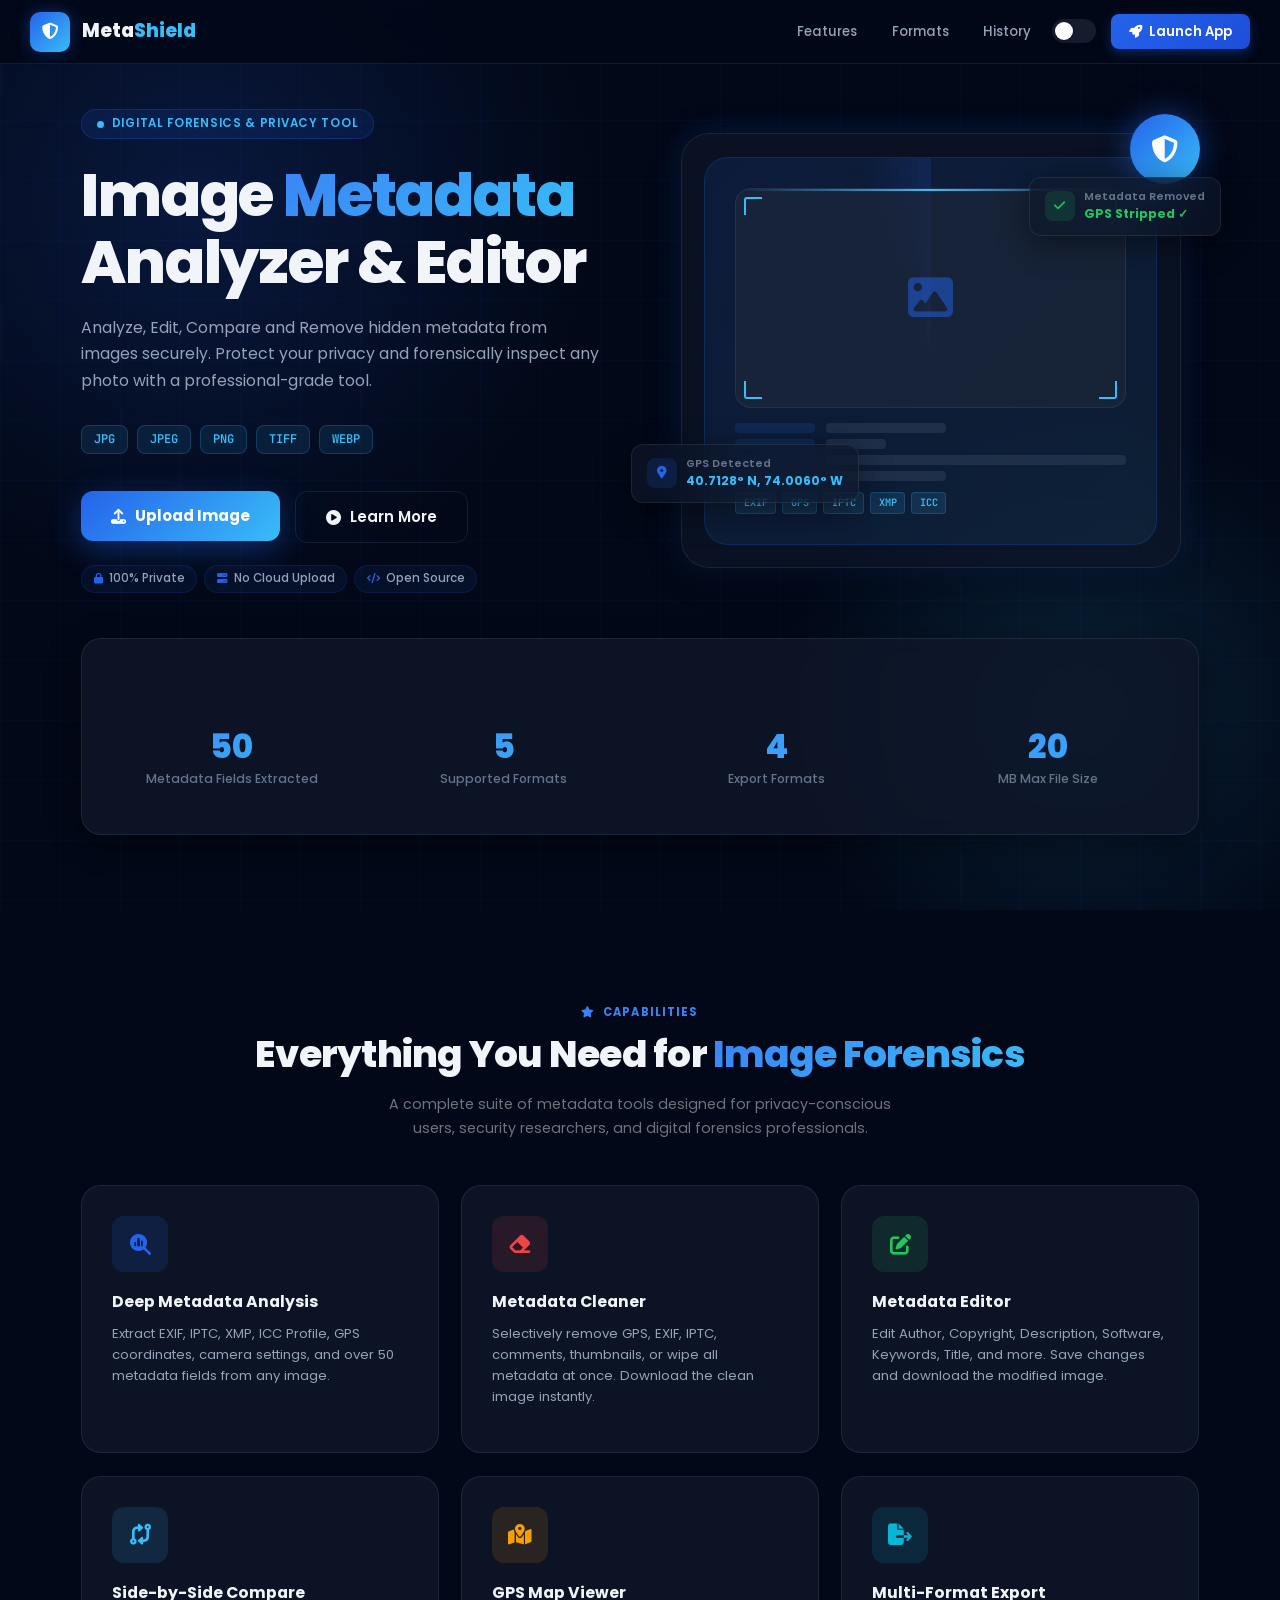
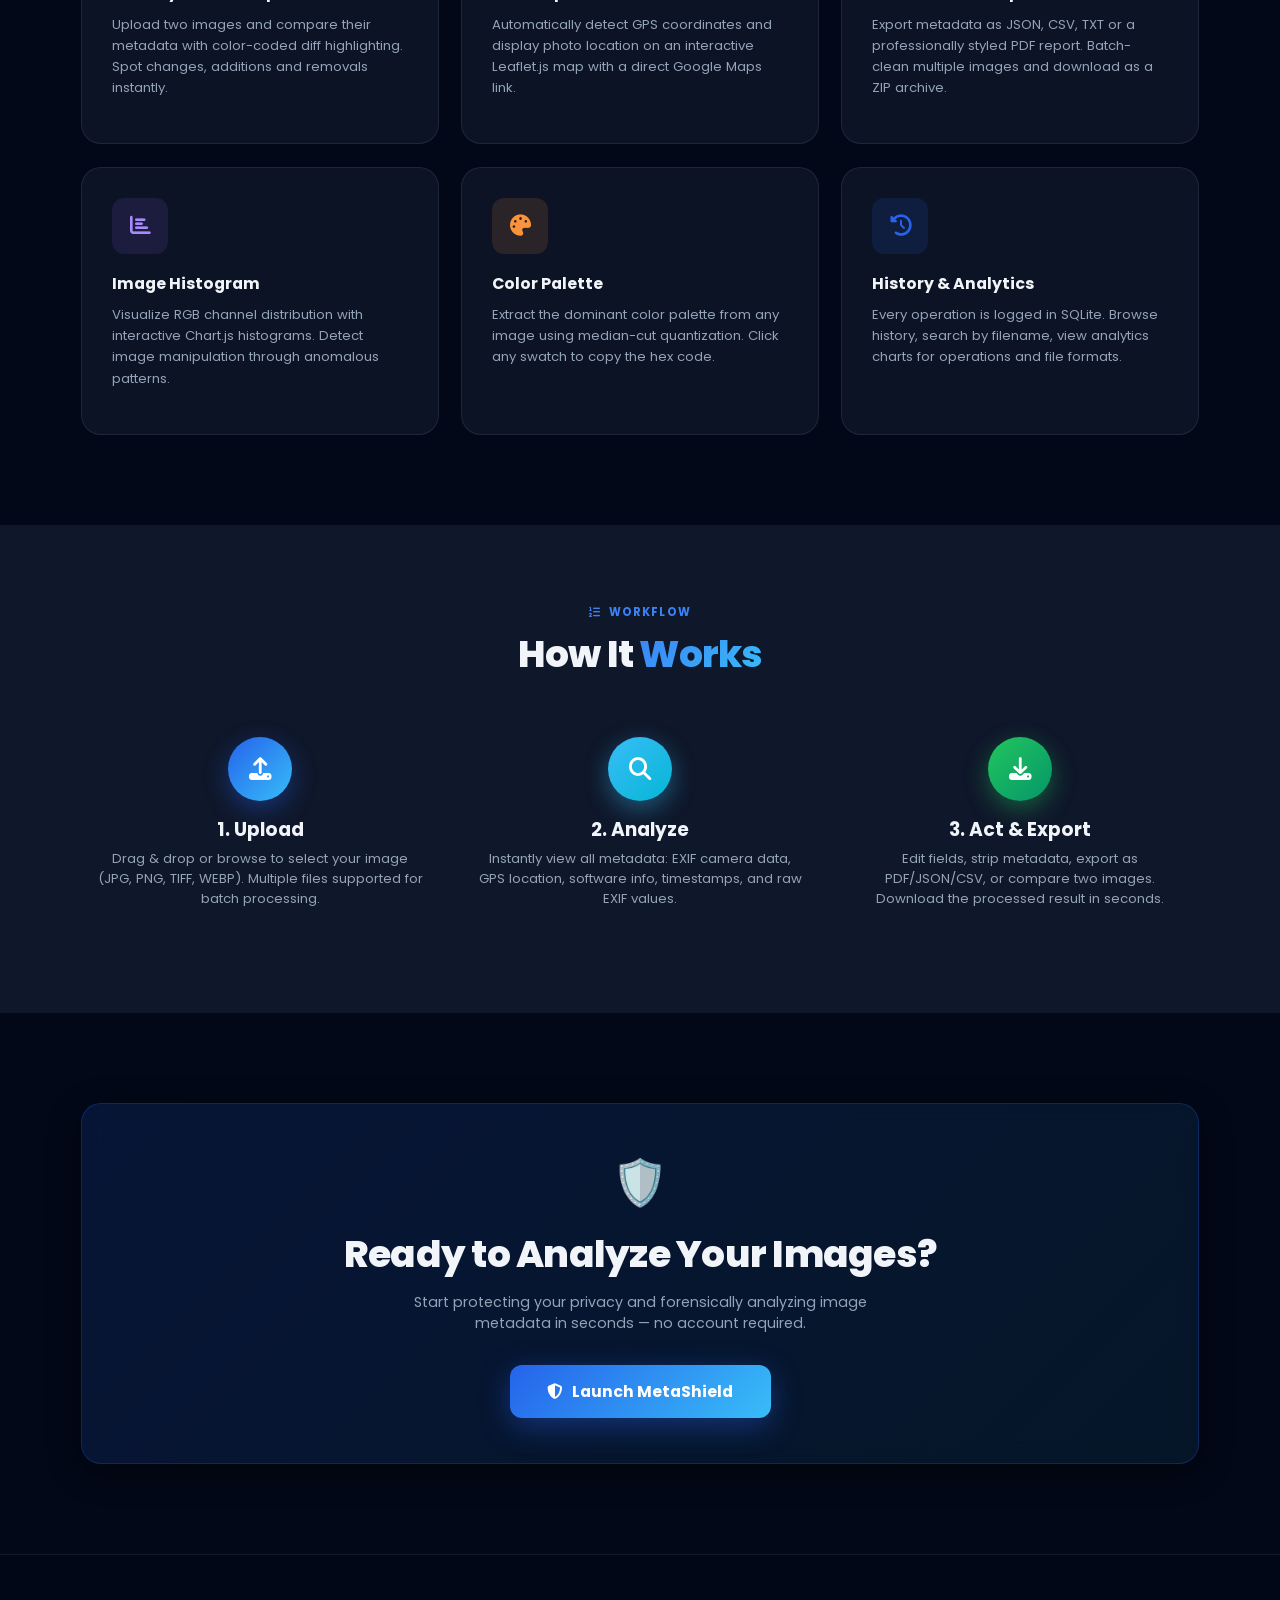
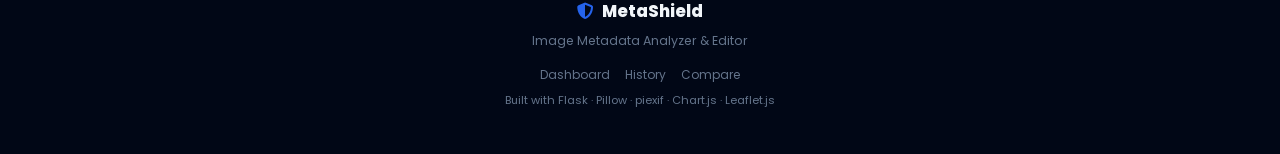
==== templates/index.html @ 43df1ec8 "🛡️ Initial release – MetaShield Image Metadata Analyzer & Editor - Full Flask backend with 8 REST AP" ====
<!DOCTYPE html>
<html lang="en" data-theme="dark">
<head>
  <meta charset="UTF-8" />
  <meta name="viewport" content="width=device-width, initial-scale=1.0" />
  <title>MetaShield – Image Metadata Analyzer & Editor</title>
  <meta name="description" content="Analyze, Edit, Compare and Remove Metadata from Images securely. A professional cybersecurity tool for digital forensics." />

  <!-- Bootstrap 5 -->
  <link rel="stylesheet" href="https://cdn.jsdelivr.net/npm/bootstrap@5.3.3/dist/css/bootstrap.min.css" />
  <!-- Font Awesome -->
  <link rel="stylesheet" href="https://cdnjs.cloudflare.com/ajax/libs/font-awesome/6.5.1/css/all.min.css" />
  <!-- AOS Animation -->
  <link rel="stylesheet" href="https://unpkg.com/aos@2.3.4/dist/aos.css" />
  <!-- Custom CSS -->
  <link rel="stylesheet" href="/static/css/style.css" />

  <style>
    .hero-illustration {
      width: 100%;
      max-width: 500px;
      margin: 0 auto;
      position: relative;
    }
    .illustration-main {
      background: linear-gradient(135deg, rgba(37,99,235,.12), rgba(56,189,248,.08));
      border: 1px solid rgba(37,99,235,.2);
      border-radius: 24px;
      padding: 2rem;
      position: relative;
      overflow: hidden;
    }
    .illustration-main::before {
      content: '';
      position: absolute;
      top: -50%;
      left: -50%;
      width: 200%;
      height: 200%;
      background: conic-gradient(from 0deg at 50% 50%, transparent 340deg, rgba(37,99,235,.15) 360deg);
      animation: rotate 8s linear infinite;
    }
    @keyframes rotate { from { transform: rotate(0deg); } to { transform: rotate(360deg); } }
    .illustration-inner {
      position: relative;
      z-index: 1;
    }
    .mock-image-frame {
      background: var(--bg-input);
      border: 1px solid var(--border);
      border-radius: 16px;
      overflow: hidden;
      margin-bottom: 1rem;
      aspect-ratio: 16/9;
      display: flex;
      align-items: center;
      justify-content: center;
      position: relative;
    }
    .mock-image-frame .scan-line {
      position: absolute;
      top: 0; left: 0; right: 0;
      height: 2px;
      background: linear-gradient(90deg, transparent, var(--accent), transparent);
      animation: scanLine 2.5s ease-in-out infinite;
    }
    @keyframes scanLine {
      0%   { top: 0%; opacity: 1; }
      90%  { top: 100%; opacity: 1; }
      100% { top: 100%; opacity: 0; }
    }
    .mock-image-frame i {
      font-size: 3rem;
      color: var(--primary);
      opacity: 0.5;
    }
    .mock-meta-rows { display: flex; flex-direction: column; gap: .4rem; }
    .mock-meta-row {
      display: flex; gap: .75rem; align-items: center;
    }
    .mock-meta-key {
      background: rgba(37,99,235,.15);
      border-radius: 4px;
      height: 10px;
      width: 80px;
      flex-shrink: 0;
    }
    .mock-meta-val {
      background: var(--border);
      border-radius: 4px;
      height: 10px;
      flex: 1;
    }
    .mock-meta-val.short { flex: 0 0 60px; }
    .mock-meta-val.med   { flex: 0 0 120px; }
    .mock-tag-row {
      display: flex; gap: .4rem; flex-wrap: wrap; margin-top: .75rem;
    }
    .mock-tag {
      background: rgba(56,189,248,.12);
      border: 1px solid rgba(56,189,248,.2);
      border-radius: 4px;
      padding: .15rem .5rem;
      font-size: .68rem;
      color: var(--accent);
      font-family: var(--font-mono);
      font-weight: 600;
    }
    .floating-shield {
      position: absolute;
      top: -20px;
      right: -20px;
      width: 70px;
      height: 70px;
      background: linear-gradient(135deg, var(--primary), var(--accent));
      border-radius: 50%;
      display: flex;
      align-items: center;
      justify-content: center;
      font-size: 1.8rem;
      color: white;
      box-shadow: 0 0 30px rgba(37,99,235,.5);
      animation: floatCard 5s ease-in-out infinite;
      z-index: 10;
    }
  </style>
</head>
<body>

<!-- Page Loader -->
<div id="page-loader">
  <div class="loader-logo"><i class="fas fa-shield-halved"></i></div>
  <div style="font-size:.85rem;color:var(--text-muted);margin-bottom:.75rem;font-weight:600;letter-spacing:.05em;">METASHIELD</div>
  <div class="loader-bar"><div class="loader-bar-inner"></div></div>
</div>

<!-- Animated background -->
<div class="hero-bg">
  <div class="grid-overlay"></div>

  <!-- ── Navbar ──────────────────────────────────────────── -->
  <nav class="ms-navbar">
    <a href="/" class="nav-logo text-decoration-none">
      <div class="logo-icon"><i class="fas fa-shield-halved"></i></div>
      <span class="brand">Meta<span class="dot">Shield</span></span>
    </a>

    <div class="nav-links ms-auto d-flex align-items-center gap-2">
      <a href="#features" class="nav-link-custom d-none d-md-block">Features</a>
      <a href="#formats"  class="nav-link-custom d-none d-md-block">Formats</a>
      <a href="/history"  class="nav-link-custom d-none d-md-block">History</a>
      <button class="theme-toggle me-2" id="themeToggle" title="Toggle theme" aria-label="Toggle dark/light theme"></button>
      <a href="/dashboard"><button class="btn-nav ripple"><span><i class="fas fa-rocket me-1"></i> Launch App</span></button></a>
    </div>
  </nav>

  <!-- ── Hero Section ────────────────────────────────────── -->
  <section class="hero-section" id="home">
    <div class="container">
      <div class="row align-items-center g-5">

        <!-- Left column -->
        <div class="col-lg-6" data-aos="fade-right" data-aos-duration="700">
          <div class="hero-eyebrow">
            <span class="eyebrow-dot"></span>
            Digital Forensics & Privacy Tool
          </div>

          <h1 class="hero-title">
            Image <span class="grad">Metadata</span><br/>
            Analyzer &amp; Editor
          </h1>

          <p class="hero-sub">
            Analyze, Edit, Compare and Remove hidden metadata from images
            securely. Protect your privacy and forensically inspect any photo
            with a professional-grade tool.
          </p>

          <!-- Supported formats -->
          <div class="hero-badges" id="formats">
            <span class="format-badge">JPG</span>
            <span class="format-badge">JPEG</span>
            <span class="format-badge">PNG</span>
            <span class="format-badge">TIFF</span>
            <span class="format-badge">WEBP</span>
          </div>

          <!-- CTA Buttons -->
          <div class="hero-actions mb-4">
            <a href="/dashboard">
              <button class="btn-hero-primary ripple">
                <i class="fas fa-upload"></i>
                Upload Image
              </button>
            </a>
            <a href="#features">
              <button class="btn-hero-secondary">
                <i class="fas fa-play-circle"></i>
                Learn More
              </button>
            </a>
          </div>

          <!-- Trust indicators -->
          <div class="d-flex flex-wrap gap-2 mt-2">
            <span class="info-chip"><i class="fas fa-lock"></i> 100% Private</span>
            <span class="info-chip"><i class="fas fa-server"></i> No Cloud Upload</span>
            <span class="info-chip"><i class="fas fa-code"></i> Open Source</span>
          </div>
        </div>

        <!-- Right column – Illustration -->
        <div class="col-lg-6" data-aos="fade-left" data-aos-duration="700" data-aos-delay="150">
          <div class="hero-illustration">

            <!-- Floating mini cards -->
            <div class="hero-mini-card card-1">
              <div class="mini-icon" style="background:rgba(34,197,94,.15);color:var(--success);">
                <i class="fas fa-check"></i>
              </div>
              <div>
                <div style="font-size:.72rem;color:var(--text-muted);">Metadata Removed</div>
                <div style="font-size:.82rem;font-weight:700;color:var(--success);">GPS Stripped ✓</div>
              </div>
            </div>

            <div class="hero-mini-card card-2">
              <div class="mini-icon" style="background:rgba(37,99,235,.15);color:var(--primary);">
                <i class="fas fa-map-marker-alt"></i>
              </div>
              <div>
                <div style="font-size:.72rem;color:var(--text-muted);">GPS Detected</div>
                <div style="font-size:.82rem;font-weight:700;color:var(--accent);">40.7128° N, 74.0060° W</div>
              </div>
            </div>

            <!-- Main visual card -->
            <div class="hero-image-card">
              <div class="floating-shield"><i class="fas fa-shield-halved"></i></div>
              <div class="illustration-main">
                <div class="illustration-inner">
                  <div class="mock-image-frame">
                    <div class="scan-line"></div>
                    <i class="fas fa-image"></i>
                    <!-- Simulated corner markers -->
                    <div style="position:absolute;top:8px;left:8px;width:18px;height:18px;border-top:2px solid var(--accent);border-left:2px solid var(--accent);border-radius:3px 0 0 0;"></div>
                    <div style="position:absolute;top:8px;right:8px;width:18px;height:18px;border-top:2px solid var(--accent);border-right:2px solid var(--accent);border-radius:0 3px 0 0;"></div>
                    <div style="position:absolute;bottom:8px;left:8px;width:18px;height:18px;border-bottom:2px solid var(--accent);border-left:2px solid var(--accent);border-radius:0 0 0 3px;"></div>
                    <div style="position:absolute;bottom:8px;right:8px;width:18px;height:18px;border-bottom:2px solid var(--accent);border-right:2px solid var(--accent);border-radius:0 0 3px 0;"></div>
                  </div>
                  <div class="mock-meta-rows">
                    <div class="mock-meta-row"><div class="mock-meta-key" style="animation:shimmer 2s .0s infinite;"></div><div class="mock-meta-val med"></div></div>
                    <div class="mock-meta-row"><div class="mock-meta-key" style="animation:shimmer 2s .2s infinite;"></div><div class="mock-meta-val short"></div></div>
                    <div class="mock-meta-row"><div class="mock-meta-key" style="animation:shimmer 2s .4s infinite;"></div><div class="mock-meta-val"></div></div>
                    <div class="mock-meta-row"><div class="mock-meta-key" style="animation:shimmer 2s .6s infinite;"></div><div class="mock-meta-val med"></div></div>
                  </div>
                  <div class="mock-tag-row">
                    <span class="mock-tag">EXIF</span>
                    <span class="mock-tag">GPS</span>
                    <span class="mock-tag">IPTC</span>
                    <span class="mock-tag">XMP</span>
                    <span class="mock-tag">ICC</span>
                  </div>
                </div>
              </div>
            </div>
          </div>
        </div>
      </div>

      <!-- Stats row -->
      <div class="row mt-5" data-aos="fade-up" data-aos-delay="300">
        <div class="col-12">
          <div class="glass-card p-4">
            <div class="stats-grid">
              <div class="stat-item" data-aos="zoom-in" data-aos-delay="350">
                <div class="stat-number" data-count="50">0</div>
                <div class="stat-label">Metadata Fields Extracted</div>
              </div>
              <div class="stat-item" data-aos="zoom-in" data-aos-delay="400">
                <div class="stat-number" data-count="5">0</div>
                <div class="stat-label">Supported Formats</div>
              </div>
              <div class="stat-item" data-aos="zoom-in" data-aos-delay="450">
                <div class="stat-number" data-count="4">0</div>
                <div class="stat-label">Export Formats</div>
              </div>
              <div class="stat-item" data-aos="zoom-in" data-aos-delay="500">
                <div class="stat-number" data-count="20">0</div>
                <div class="stat-label">MB Max File Size</div>
              </div>
            </div>
          </div>
        </div>
      </div>
    </div>
  </section>
</div><!-- /.hero-bg -->

<!-- ── Features Section ──────────────────────────────────── -->
<section class="features-section" id="features">
  <div class="container">
    <div class="text-center mb-5" data-aos="fade-up">
      <div class="section-label"><i class="fas fa-star"></i> Capabilities</div>
      <h2 class="section-heading">Everything You Need for <span class="text-grad">Image Forensics</span></h2>
      <p class="text-secondary" style="max-width:540px;margin:0 auto;font-size:.95rem;line-height:1.7;">
        A complete suite of metadata tools designed for privacy-conscious users, security researchers, and digital forensics professionals.
      </p>
    </div>

    <div class="row g-4">
      <!-- Feature 1 -->
      <div class="col-md-6 col-lg-4" data-aos="fade-up" data-aos-delay="0">
        <div class="feature-card">
          <div class="feature-icon" style="background:rgba(37,99,235,.15);color:var(--primary);">
            <i class="fas fa-magnifying-glass-chart"></i>
          </div>
          <div class="feature-title">Deep Metadata Analysis</div>
          <p class="feature-desc">Extract EXIF, IPTC, XMP, ICC Profile, GPS coordinates, camera settings, and over 50 metadata fields from any image.</p>
        </div>
      </div>
      <!-- Feature 2 -->
      <div class="col-md-6 col-lg-4" data-aos="fade-up" data-aos-delay="80">
        <div class="feature-card">
          <div class="feature-icon" style="background:rgba(239,68,68,.12);color:var(--danger);">
            <i class="fas fa-eraser"></i>
          </div>
          <div class="feature-title">Metadata Cleaner</div>
          <p class="feature-desc">Selectively remove GPS, EXIF, IPTC, comments, thumbnails, or wipe all metadata at once. Download the clean image instantly.</p>
        </div>
      </div>
      <!-- Feature 3 -->
      <div class="col-md-6 col-lg-4" data-aos="fade-up" data-aos-delay="160">
        <div class="feature-card">
          <div class="feature-icon" style="background:rgba(34,197,94,.12);color:var(--success);">
            <i class="fas fa-pen-to-square"></i>
          </div>
          <div class="feature-title">Metadata Editor</div>
          <p class="feature-desc">Edit Author, Copyright, Description, Software, Keywords, Title, and more. Save changes and download the modified image.</p>
        </div>
      </div>
      <!-- Feature 4 -->
      <div class="col-md-6 col-lg-4" data-aos="fade-up" data-aos-delay="0">
        <div class="feature-card">
          <div class="feature-icon" style="background:rgba(56,189,248,.12);color:var(--accent);">
            <i class="fas fa-code-compare"></i>
          </div>
          <div class="feature-title">Side-by-Side Compare</div>
          <p class="feature-desc">Upload two images and compare their metadata with color-coded diff highlighting. Spot changes, additions and removals instantly.</p>
        </div>
      </div>
      <!-- Feature 5 -->
      <div class="col-md-6 col-lg-4" data-aos="fade-up" data-aos-delay="80">
        <div class="feature-card">
          <div class="feature-icon" style="background:rgba(245,158,11,.12);color:var(--warning);">
            <i class="fas fa-map-location-dot"></i>
          </div>
          <div class="feature-title">GPS Map Viewer</div>
          <p class="feature-desc">Automatically detect GPS coordinates and display photo location on an interactive Leaflet.js map with a direct Google Maps link.</p>
        </div>
      </div>
      <!-- Feature 6 -->
      <div class="col-md-6 col-lg-4" data-aos="fade-up" data-aos-delay="160">
        <div class="feature-card">
          <div class="feature-icon" style="background:rgba(6,182,212,.12);color:var(--info);">
            <i class="fas fa-file-export"></i>
          </div>
          <div class="feature-title">Multi-Format Export</div>
          <p class="feature-desc">Export metadata as JSON, CSV, TXT or a professionally styled PDF report. Batch-clean multiple images and download as a ZIP archive.</p>
        </div>
      </div>
      <!-- Feature 7 -->
      <div class="col-md-6 col-lg-4" data-aos="fade-up" data-aos-delay="0">
        <div class="feature-card">
          <div class="feature-icon" style="background:rgba(139,92,246,.12);color:#A78BFA;">
            <i class="fas fa-chart-bar"></i>
          </div>
          <div class="feature-title">Image Histogram</div>
          <p class="feature-desc">Visualize RGB channel distribution with interactive Chart.js histograms. Detect image manipulation through anomalous patterns.</p>
        </div>
      </div>
      <!-- Feature 8 -->
      <div class="col-md-6 col-lg-4" data-aos="fade-up" data-aos-delay="80">
        <div class="feature-card">
          <div class="feature-icon" style="background:rgba(251,146,60,.12);color:#FB923C;">
            <i class="fas fa-palette"></i>
          </div>
          <div class="feature-title">Color Palette</div>
          <p class="feature-desc">Extract the dominant color palette from any image using median-cut quantization. Click any swatch to copy the hex code.</p>
        </div>
      </div>
      <!-- Feature 9 -->
      <div class="col-md-6 col-lg-4" data-aos="fade-up" data-aos-delay="160">
        <div class="feature-card">
          <div class="feature-icon" style="background:rgba(37,99,235,.12);color:var(--primary);">
            <i class="fas fa-clock-rotate-left"></i>
          </div>
          <div class="feature-title">History & Analytics</div>
          <p class="feature-desc">Every operation is logged in SQLite. Browse history, search by filename, view analytics charts for operations and file formats.</p>
        </div>
      </div>
    </div>
  </div>
</section>

<!-- ── How It Works ───────────────────────────────────────── -->
<section style="padding:5rem 0;background:var(--bg-surface);">
  <div class="container">
    <div class="text-center mb-5" data-aos="fade-up">
      <div class="section-label"><i class="fas fa-list-ol"></i> Workflow</div>
      <h2 class="section-heading">How It <span class="text-grad">Works</span></h2>
    </div>
    <div class="row g-4 justify-content-center">
      <div class="col-md-4" data-aos="fade-up" data-aos-delay="0">
        <div class="text-center p-3">
          <div style="width:64px;height:64px;background:linear-gradient(135deg,var(--primary),var(--accent));border-radius:50%;display:flex;align-items:center;justify-content:center;font-size:1.5rem;color:#fff;margin:0 auto 1.2rem;box-shadow:0 8px 25px rgba(37,99,235,.4);">
            <i class="fas fa-upload"></i>
          </div>
          <h5 style="font-weight:700;margin-bottom:.5rem;">1. Upload</h5>
          <p style="font-size:.88rem;color:var(--text-secondary);">Drag & drop or browse to select your image (JPG, PNG, TIFF, WEBP). Multiple files supported for batch processing.</p>
        </div>
      </div>
      <div class="col-md-4" data-aos="fade-up" data-aos-delay="100">
        <div class="text-center p-3">
          <div style="width:64px;height:64px;background:linear-gradient(135deg,var(--accent),var(--info));border-radius:50%;display:flex;align-items:center;justify-content:center;font-size:1.5rem;color:#fff;margin:0 auto 1.2rem;box-shadow:0 8px 25px rgba(56,189,248,.4);">
            <i class="fas fa-magnifying-glass"></i>
          </div>
          <h5 style="font-weight:700;margin-bottom:.5rem;">2. Analyze</h5>
          <p style="font-size:.88rem;color:var(--text-secondary);">Instantly view all metadata: EXIF camera data, GPS location, software info, timestamps, and raw EXIF values.</p>
        </div>
      </div>
      <div class="col-md-4" data-aos="fade-up" data-aos-delay="200">
        <div class="text-center p-3">
          <div style="width:64px;height:64px;background:linear-gradient(135deg,var(--success),#059669);border-radius:50%;display:flex;align-items:center;justify-content:center;font-size:1.5rem;color:#fff;margin:0 auto 1.2rem;box-shadow:0 8px 25px rgba(34,197,94,.4);">
            <i class="fas fa-download"></i>
          </div>
          <h5 style="font-weight:700;margin-bottom:.5rem;">3. Act & Export</h5>
          <p style="font-size:.88rem;color:var(--text-secondary);">Edit fields, strip metadata, export as PDF/JSON/CSV, or compare two images. Download the processed result in seconds.</p>
        </div>
      </div>
    </div>
  </div>
</section>

<!-- ── CTA Section ────────────────────────────────────────── -->
<section style="padding:6rem 0;">
  <div class="container">
    <div class="glass-card p-5 text-center" data-aos="zoom-in" style="background:linear-gradient(135deg,rgba(37,99,235,.15),rgba(56,189,248,.08));border-color:rgba(37,99,235,.25);">
      <div style="font-size:3rem;margin-bottom:1rem;">🛡️</div>
      <h2 class="section-heading mb-3">Ready to Analyze Your Images?</h2>
      <p style="color:var(--text-secondary);font-size:.95rem;max-width:500px;margin:0 auto 2rem;">
        Start protecting your privacy and forensically analyzing image metadata in seconds — no account required.
      </p>
      <a href="/dashboard">
        <button class="btn-hero-primary ripple" style="font-size:1.05rem;padding:1rem 2.5rem;">
          <i class="fas fa-shield-halved"></i>
          Launch MetaShield
        </button>
      </a>
    </div>
  </div>
</section>

<!-- ── Footer ──────────────────────────────────────────────── -->
<footer class="ms-footer">
  <div class="container">
    <div class="footer-logo"><i class="fas fa-shield-halved me-2" style="color:var(--primary);"></i>MetaShield</div>
    <p style="margin-bottom:1rem;">Image Metadata Analyzer &amp; Editor</p>
    <div class="d-flex justify-content-center gap-3 mb-2" style="font-size:.8rem;">
      <a href="/dashboard" style="color:var(--text-muted);">Dashboard</a>
      <a href="/history"   style="color:var(--text-muted);">History</a>
      <a href="/compare"   style="color:var(--text-muted);">Compare</a>
    </div>
    <p style="font-size:.75rem;color:var(--text-muted);margin-top:.5rem;">
      Built with Flask · Pillow · piexif · Chart.js · Leaflet.js
    </p>
  </div>
</footer>

<!-- Toast container -->
<div class="toast-container-custom" id="toastContainer"></div>

<!-- Scripts -->
<script src="https://cdn.jsdelivr.net/npm/bootstrap@5.3.3/dist/js/bootstrap.bundle.min.js"></script>
<script src="https://unpkg.com/aos@2.3.4/dist/aos.js"></script>
<script>
  // AOS init
  AOS.init({ once: true, offset: 60 });

  // Page loader
  window.addEventListener('load', () => {
    setTimeout(() => {
      document.getElementById('page-loader').classList.add('hidden');
    }, 600);
  });

  // Theme toggle
  const root = document.documentElement;
  const toggleBtn = document.getElementById('themeToggle');
  const saved = localStorage.getItem('ms-theme') || 'dark';
  root.setAttribute('data-theme', saved);
  toggleBtn.addEventListener('click', () => {
    const cur = root.getAttribute('data-theme');
    const next = cur === 'dark' ? 'light' : 'dark';
    root.setAttribute('data-theme', next);
    localStorage.setItem('ms-theme', next);
  });

  // Animated counters
  function animateCounter(el) {
    const target = parseInt(el.dataset.count);
    const suffix = el.dataset.suffix || '';
    let current = 0;
    const step = Math.ceil(target / 40);
    const interval = setInterval(() => {
      current = Math.min(current + step, target);
      el.textContent = current + suffix;
      if (current >= target) clearInterval(interval);
    }, 30);
  }
  const observer = new IntersectionObserver((entries) => {
    entries.forEach(e => { if (e.isIntersecting) { animateCounter(e.target); observer.unobserve(e.target); } });
  }, { threshold: 0.5 });
  document.querySelectorAll('[data-count]').forEach(el => observer.observe(el));

  // Ripple effect
  document.querySelectorAll('.ripple').forEach(btn => {
    btn.addEventListener('click', function(e) {
      const r = document.createElement('span');
      r.className = 'ripple-effect';
      const rect = this.getBoundingClientRect();
      const size = Math.max(rect.width, rect.height);
      r.style.cssText = `width:${size}px;height:${size}px;left:${e.clientX-rect.left-size/2}px;top:${e.clientY-rect.top-size/2}px;`;
      this.appendChild(r);
      setTimeout(() => r.remove(), 600);
    });
  });
</script>
</body>
</html>
---- static/css/style.css ----
/* ============================================================
   MetaShield – style.css
   Premium glassmorphism dark/light cybersecurity UI
   ============================================================ */

/* ── Google Fonts ───────────────────────────────────────────── */
@import url('https://fonts.googleapis.com/css2?family=Poppins:wght@300;400;500;600;700;800&family=JetBrains+Mono:wght@400;500&display=swap');

/* ── CSS Variables (Design Tokens) ─────────────────────────── */
:root {
  /* Colors */
  --primary:        #2563EB;
  --primary-light:  #3B82F6;
  --primary-dark:   #1D4ED8;
  --accent:         #38BDF8;
  --accent-dark:    #0EA5E9;
  --success:        #22C55E;
  --success-dark:   #16A34A;
  --danger:         #EF4444;
  --danger-dark:    #DC2626;
  --warning:        #F59E0B;
  --info:           #06B6D4;

  /* Dark theme (default) */
  --bg-root:        #020817;
  --bg-surface:     #0F172A;
  --bg-card:        rgba(15, 23, 42, 0.80);
  --bg-card-hover:  rgba(30, 41, 59, 0.90);
  --bg-sidebar:     rgba(2, 8, 23, 0.95);
  --bg-input:       rgba(30, 41, 59, 0.60);
  --border:         rgba(99, 116, 143, 0.20);
  --border-active:  rgba(37, 99, 235, 0.60);
  --text-primary:   #F1F5F9;
  --text-secondary: #94A3B8;
  --text-muted:     #64748B;
  --glass-bg:       rgba(15, 23, 42, 0.65);
  --glass-border:   rgba(255, 255, 255, 0.08);
  --shadow:         0 8px 32px rgba(0, 0, 0, 0.45);
  --shadow-sm:      0 2px 8px rgba(0, 0, 0, 0.30);
  --shadow-glow:    0 0 30px rgba(37, 99, 235, 0.25);

  /* Typography */
  --font-sans: 'Poppins', -apple-system, BlinkMacSystemFont, sans-serif;
  --font-mono: 'JetBrains Mono', 'Fira Code', monospace;

  /* Spacing */
  --sidebar-w:      260px;
  --header-h:       64px;
  --radius-sm:      8px;
  --radius:         12px;
  --radius-lg:      20px;
  --radius-xl:      28px;

  /* Transitions */
  --t-fast:  0.15s ease;
  --t-base:  0.25s ease;
  --t-slow:  0.40s ease;
}

/* Light theme overrides */
[data-theme="light"] {
  --bg-root:        #F0F4FF;
  --bg-surface:     #FFFFFF;
  --bg-card:        rgba(255, 255, 255, 0.85);
  --bg-card-hover:  rgba(248, 250, 252, 0.95);
  --bg-sidebar:     rgba(15, 23, 42, 0.96);
  --bg-input:       rgba(241, 245, 249, 0.90);
  --border:         rgba(148, 163, 184, 0.30);
  --border-active:  rgba(37, 99, 235, 0.50);
  --text-primary:   #0F172A;
  --text-secondary: #475569;
  --text-muted:     #94A3B8;
  --glass-bg:       rgba(255, 255, 255, 0.75);
  --glass-border:   rgba(0, 0, 0, 0.06);
  --shadow:         0 8px 32px rgba(37, 99, 235, 0.10);
  --shadow-sm:      0 2px 8px rgba(0, 0, 0, 0.06);
  --shadow-glow:    0 0 30px rgba(37, 99, 235, 0.15);
}

/* ── Reset & Base ───────────────────────────────────────────── */
*, *::before, *::after { box-sizing: border-box; margin: 0; padding: 0; }

html {
  scroll-behavior: smooth;
  font-size: 15px;
}

body {
  font-family: var(--font-sans);
  background: var(--bg-root);
  color: var(--text-primary);
  min-height: 100vh;
  transition: background var(--t-slow), color var(--t-slow);
  overflow-x: hidden;
}

a { color: var(--accent); text-decoration: none; transition: color var(--t-fast); }
a:hover { color: var(--primary-light); }

img { max-width: 100%; display: block; }

/* ── Scrollbar ──────────────────────────────────────────────── */
::-webkit-scrollbar { width: 6px; height: 6px; }
::-webkit-scrollbar-track { background: transparent; }
::-webkit-scrollbar-thumb { background: rgba(99,116,143,.35); border-radius: 99px; }
::-webkit-scrollbar-thumb:hover { background: var(--primary); }

/* ── Page Loader ─────────────────────────────────────────────── */
#page-loader {
  position: fixed; inset: 0;
  background: var(--bg-root);
  display: flex; flex-direction: column;
  align-items: center; justify-content: center;
  z-index: 9999;
  transition: opacity .4s ease, visibility .4s ease;
}
#page-loader.hidden { opacity: 0; visibility: hidden; pointer-events: none; }

.loader-logo {
  width: 70px; height: 70px;
  background: linear-gradient(135deg, var(--primary), var(--accent));
  border-radius: 20px;
  display: flex; align-items: center; justify-content: center;
  font-size: 2rem; color: #fff;
  box-shadow: var(--shadow-glow);
  animation: loaderPulse 1.4s ease-in-out infinite;
  margin-bottom: 1.5rem;
}
@keyframes loaderPulse {
  0%, 100% { transform: scale(1); box-shadow: 0 0 20px rgba(37,99,235,.4); }
  50%       { transform: scale(1.1); box-shadow: 0 0 50px rgba(56,189,248,.6); }
}

.loader-bar {
  width: 200px; height: 3px;
  background: var(--border);
  border-radius: 99px;
  overflow: hidden;
  margin-top: .5rem;
}
.loader-bar-inner {
  height: 100%;
  background: linear-gradient(90deg, var(--primary), var(--accent));
  border-radius: 99px;
  animation: loaderBar 1.2s ease-in-out infinite;
}
@keyframes loaderBar {
  0%   { width: 0%; margin-left: 0; }
  50%  { width: 80%; }
  100% { width: 0%; margin-left: 100%; }
}

/* ── Glassmorphism card ─────────────────────────────────────── */
.glass {
  background: var(--glass-bg);
  backdrop-filter: blur(20px) saturate(180%);
  -webkit-backdrop-filter: blur(20px) saturate(180%);
  border: 1px solid var(--glass-border);
  border-radius: var(--radius-lg);
  box-shadow: var(--shadow);
}

.glass-card {
  background: var(--bg-card);
  border: 1px solid var(--border);
  border-radius: var(--radius-lg);
  box-shadow: var(--shadow);
  backdrop-filter: blur(12px);
  -webkit-backdrop-filter: blur(12px);
  transition: transform var(--t-base), box-shadow var(--t-base), border-color var(--t-base);
}
.glass-card:hover {
  transform: translateY(-2px);
  box-shadow: var(--shadow), var(--shadow-glow);
  border-color: var(--border-active);
}

/* ── Buttons ─────────────────────────────────────────────────── */
.btn-primary-custom {
  background: linear-gradient(135deg, var(--primary), var(--primary-dark));
  color: #fff;
  border: none;
  border-radius: var(--radius);
  padding: .7rem 1.8rem;
  font-family: var(--font-sans);
  font-weight: 600;
  font-size: .95rem;
  cursor: pointer;
  position: relative;
  overflow: hidden;
  transition: all var(--t-base);
  box-shadow: 0 4px 15px rgba(37,99,235,.35);
  display: inline-flex; align-items: center; gap: .5rem;
}
.btn-primary-custom::before {
  content: '';
  position: absolute; inset: 0;
  background: linear-gradient(135deg, var(--primary-light), var(--accent));
  opacity: 0;
  transition: opacity var(--t-base);
}
.btn-primary-custom:hover { transform: translateY(-2px); box-shadow: 0 8px 25px rgba(37,99,235,.5); }
.btn-primary-custom:hover::before { opacity: 1; }
.btn-primary-custom span { position: relative; z-index: 1; }

.btn-ghost {
  background: transparent;
  color: var(--text-primary);
  border: 1px solid var(--border);
  border-radius: var(--radius);
  padding: .7rem 1.8rem;
  font-family: var(--font-sans);
  font-weight: 500;
  cursor: pointer;
  transition: all var(--t-base);
  display: inline-flex; align-items: center; gap: .5rem;
}
.btn-ghost:hover {
  border-color: var(--primary);
  color: var(--primary);
  background: rgba(37,99,235,.08);
}

.btn-danger-custom {
  background: linear-gradient(135deg, var(--danger), var(--danger-dark));
  color: #fff; border: none; border-radius: var(--radius);
  padding: .7rem 1.8rem; font-weight: 600; cursor: pointer;
  transition: all var(--t-base);
  box-shadow: 0 4px 15px rgba(239,68,68,.3);
  display: inline-flex; align-items: center; gap: .5rem;
}
.btn-danger-custom:hover { transform: translateY(-2px); box-shadow: 0 8px 25px rgba(239,68,68,.45); }

.btn-success-custom {
  background: linear-gradient(135deg, var(--success), var(--success-dark));
  color: #fff; border: none; border-radius: var(--radius);
  padding: .7rem 1.8rem; font-weight: 600; cursor: pointer;
  transition: all var(--t-base);
  box-shadow: 0 4px 15px rgba(34,197,94,.3);
  display: inline-flex; align-items: center; gap: .5rem;
}
.btn-success-custom:hover { transform: translateY(-2px); box-shadow: 0 8px 25px rgba(34,197,94,.45); }

/* Ripple */
.ripple { position: relative; overflow: hidden; }
.ripple-effect {
  position: absolute;
  border-radius: 50%;
  background: rgba(255,255,255,.3);
  transform: scale(0);
  animation: rippleAnim .6s linear;
  pointer-events: none;
}
@keyframes rippleAnim {
  to { transform: scale(4); opacity: 0; }
}

/* ── Badges ──────────────────────────────────────────────────── */
.badge-primary  { background: rgba(37,99,235,.15);  color: var(--primary-light); border: 1px solid rgba(37,99,235,.25); border-radius: 6px; padding: .2rem .6rem; font-size: .75rem; font-weight: 600; }
.badge-success  { background: rgba(34,197,94,.15);  color: var(--success);       border: 1px solid rgba(34,197,94,.25); border-radius: 6px; padding: .2rem .6rem; font-size: .75rem; font-weight: 600; }
.badge-danger   { background: rgba(239,68,68,.15);  color: var(--danger);        border: 1px solid rgba(239,68,68,.25); border-radius: 6px; padding: .2rem .6rem; font-size: .75rem; font-weight: 600; }
.badge-warning  { background: rgba(245,158,11,.15); color: var(--warning);       border: 1px solid rgba(245,158,11,.25); border-radius: 6px; padding: .2rem .6rem; font-size: .75rem; font-weight: 600; }
.badge-info     { background: rgba(6,182,212,.15);  color: var(--info);          border: 1px solid rgba(6,182,212,.25); border-radius: 6px; padding: .2rem .6rem; font-size: .75rem; font-weight: 600; }

/* ── Form elements ───────────────────────────────────────────── */
.form-control-custom {
  background: var(--bg-input);
  border: 1px solid var(--border);
  border-radius: var(--radius-sm);
  color: var(--text-primary);
  font-family: var(--font-sans);
  font-size: .9rem;
  padding: .6rem 1rem;
  width: 100%;
  transition: border-color var(--t-fast), box-shadow var(--t-fast);
  outline: none;
}
.form-control-custom:focus {
  border-color: var(--primary);
  box-shadow: 0 0 0 3px rgba(37,99,235,.15);
}
.form-control-custom::placeholder { color: var(--text-muted); }

label.form-label-custom {
  font-size: .8rem;
  font-weight: 600;
  color: var(--text-secondary);
  text-transform: uppercase;
  letter-spacing: .05em;
  display: block;
  margin-bottom: .4rem;
}

/* ── Section heading ─────────────────────────────────────────── */
.section-title {
  font-size: 1rem;
  font-weight: 700;
  color: var(--text-primary);
  display: flex; align-items: center; gap: .6rem;
  padding-bottom: .75rem;
  border-bottom: 1px solid var(--border);
  margin-bottom: 1rem;
}
.section-title i { color: var(--primary); }

/* ── Progress bars ───────────────────────────────────────────── */
.progress-custom {
  background: var(--border);
  border-radius: 99px;
  height: 6px;
  overflow: hidden;
}
.progress-bar-custom {
  height: 100%;
  border-radius: 99px;
  background: linear-gradient(90deg, var(--primary), var(--accent));
  transition: width 1s ease;
}

/* ── Skeleton loading ─────────────────────────────────────────── */
.skeleton {
  background: linear-gradient(90deg, var(--border) 25%, rgba(99,116,143,.1) 50%, var(--border) 75%);
  background-size: 200% 100%;
  animation: shimmer 1.5s infinite;
  border-radius: var(--radius-sm);
}
@keyframes shimmer { 0% { background-position: 200% 0; } 100% { background-position: -200% 0; } }

.skeleton-text { height: .9rem; margin-bottom: .5rem; }
.skeleton-text.w-75 { width: 75%; }
.skeleton-text.w-50 { width: 50%; }
.skeleton-img  { height: 200px; width: 100%; }
.skeleton-row  { height: 44px; margin-bottom: .5rem; }

/* ─────────────────────────────────────────────────────────────
   LANDING PAGE
   ───────────────────────────────────────────────────────────── */

/* Animated gradient background */
.hero-bg {
  background: var(--bg-root);
  position: relative;
  overflow: hidden;
  min-height: 100vh;
}

.hero-bg::before {
  content: '';
  position: absolute;
  width: 800px; height: 800px;
  border-radius: 50%;
  background: radial-gradient(circle, rgba(37,99,235,.18) 0%, transparent 70%);
  top: -200px; left: -200px;
  animation: orbFloat 10s ease-in-out infinite alternate;
  pointer-events: none;
}
.hero-bg::after {
  content: '';
  position: absolute;
  width: 600px; height: 600px;
  border-radius: 50%;
  background: radial-gradient(circle, rgba(56,189,248,.14) 0%, transparent 70%);
  bottom: -100px; right: -100px;
  animation: orbFloat 13s ease-in-out infinite alternate-reverse;
  pointer-events: none;
}
@keyframes orbFloat {
  from { transform: translate(0,0) scale(1); }
  to   { transform: translate(40px, 30px) scale(1.1); }
}

/* Particle grid overlay */
.grid-overlay {
  position: absolute; inset: 0;
  background-image:
    linear-gradient(rgba(37,99,235,.04) 1px, transparent 1px),
    linear-gradient(90deg, rgba(37,99,235,.04) 1px, transparent 1px);
  background-size: 60px 60px;
  pointer-events: none;
}

/* Navbar */
.ms-navbar {
  position: fixed; top: 0; left: 0; right: 0;
  z-index: 1000;
  height: var(--header-h);
  background: rgba(2,8,23,.85);
  backdrop-filter: blur(20px);
  -webkit-backdrop-filter: blur(20px);
  border-bottom: 1px solid var(--glass-border);
  display: flex; align-items: center;
  padding: 0 2rem;
  transition: all var(--t-base);
}
[data-theme="light"] .ms-navbar {
  background: rgba(255,255,255,.85);
  border-bottom: 1px solid rgba(0,0,0,.07);
}

.nav-logo {
  display: flex; align-items: center; gap: .8rem;
  font-size: 1.25rem; font-weight: 800; color: var(--text-primary);
}
.nav-logo .logo-icon {
  width: 40px; height: 40px;
  background: linear-gradient(135deg, var(--primary), var(--accent));
  border-radius: 10px;
  display: flex; align-items: center; justify-content: center;
  font-size: 1.1rem; color: #fff;
  box-shadow: 0 0 15px rgba(37,99,235,.4);
}
.nav-logo span.brand { color: var(--text-primary); }
.nav-logo span.dot   { color: var(--accent); }

.nav-links {
  display: flex; align-items: center; gap: .25rem;
  margin-left: auto;
}
.nav-link-custom {
  color: var(--text-secondary);
  padding: .5rem .9rem;
  border-radius: var(--radius-sm);
  font-size: .88rem;
  font-weight: 500;
  transition: all var(--t-fast);
}
.nav-link-custom:hover { color: var(--text-primary); background: rgba(255,255,255,.06); }
[data-theme="light"] .nav-link-custom:hover { background: rgba(0,0,0,.05); }

.btn-nav {
  background: linear-gradient(135deg, var(--primary), var(--primary-dark));
  color: #fff;
  border: none; border-radius: var(--radius-sm);
  padding: .5rem 1.2rem;
  font-weight: 600; font-size: .88rem;
  cursor: pointer;
  transition: all var(--t-base);
  box-shadow: 0 4px 12px rgba(37,99,235,.35);
}
.btn-nav:hover { transform: translateY(-1px); box-shadow: 0 6px 18px rgba(37,99,235,.5); }

/* Hero */
.hero-section {
  min-height: 100vh;
  display: flex; align-items: center;
  padding: calc(var(--header-h) + 3rem) 0 5rem;
  position: relative; z-index: 1;
}

.hero-eyebrow {
  display: inline-flex; align-items: center; gap: .5rem;
  background: rgba(37,99,235,.12);
  border: 1px solid rgba(37,99,235,.25);
  border-radius: 99px;
  padding: .35rem 1rem;
  font-size: .78rem;
  font-weight: 600;
  color: var(--accent);
  letter-spacing: .06em;
  text-transform: uppercase;
  margin-bottom: 1.5rem;
}
.eyebrow-dot {
  width: 7px; height: 7px;
  background: var(--accent);
  border-radius: 50%;
  animation: blink 1.5s ease-in-out infinite;
}
@keyframes blink { 0%,100%{opacity:1;} 50%{opacity:.2;} }

.hero-title {
  font-size: clamp(2.4rem, 5vw, 4rem);
  font-weight: 800;
  line-height: 1.12;
  margin-bottom: 1.25rem;
  letter-spacing: -.02em;
}
.hero-title .grad {
  background: linear-gradient(135deg, var(--primary-light), var(--accent));
  -webkit-background-clip: text;
  -webkit-text-fill-color: transparent;
  background-clip: text;
}

.hero-sub {
  font-size: 1.05rem;
  color: var(--text-secondary);
  line-height: 1.7;
  max-width: 520px;
  margin-bottom: 2rem;
}

.hero-badges {
  display: flex; flex-wrap: wrap; gap: .6rem;
  margin-bottom: 2.5rem;
}
.format-badge {
  background: rgba(56,189,248,.1);
  border: 1px solid rgba(56,189,248,.2);
  color: var(--accent);
  border-radius: var(--radius-sm);
  padding: .3rem .8rem;
  font-size: .8rem;
  font-weight: 600;
  font-family: var(--font-mono);
  transition: all var(--t-fast);
}
.format-badge:hover { background: rgba(56,189,248,.2); transform: translateY(-2px); }

.hero-actions { display: flex; gap: 1rem; flex-wrap: wrap; }
.btn-hero-primary {
  background: linear-gradient(135deg, var(--primary), var(--accent));
  color: #fff; border: none;
  border-radius: var(--radius);
  padding: .9rem 2rem;
  font-size: 1rem; font-weight: 700;
  cursor: pointer;
  box-shadow: 0 8px 30px rgba(37,99,235,.4);
  transition: all var(--t-base);
  display: inline-flex; align-items: center; gap: .6rem;
  position: relative; overflow: hidden;
}
.btn-hero-primary:hover { transform: translateY(-3px); box-shadow: 0 12px 40px rgba(37,99,235,.55); }

.btn-hero-secondary {
  background: transparent;
  color: var(--text-primary);
  border: 1px solid var(--border);
  border-radius: var(--radius);
  padding: .9rem 2rem;
  font-size: 1rem; font-weight: 600;
  cursor: pointer;
  transition: all var(--t-base);
  display: inline-flex; align-items: center; gap: .6rem;
}
.btn-hero-secondary:hover {
  border-color: var(--accent); color: var(--accent);
  background: rgba(56,189,248,.06);
  transform: translateY(-3px);
}

/* Hero Visual */
.hero-visual {
  position: relative;
}
.hero-image-card {
  background: var(--glass-bg);
  backdrop-filter: blur(24px);
  border: 1px solid var(--glass-border);
  border-radius: var(--radius-xl);
  padding: 1.5rem;
  box-shadow: var(--shadow), var(--shadow-glow);
  animation: floatCard 6s ease-in-out infinite;
  position: relative; z-index: 2;
}
@keyframes floatCard {
  0%,100% { transform: translateY(0px); }
  50%      { transform: translateY(-14px); }
}

.hero-mini-card {
  position: absolute;
  background: var(--glass-bg);
  backdrop-filter: blur(20px);
  border: 1px solid var(--glass-border);
  border-radius: var(--radius);
  padding: .75rem 1rem;
  box-shadow: var(--shadow);
  font-size: .8rem;
  font-weight: 600;
  display: flex; align-items: center; gap: .6rem;
  white-space: nowrap;
  z-index: 3;
}
.hero-mini-card.card-1 { top: 10%; right: -40px; animation: floatCard 7s 1s ease-in-out infinite; }
.hero-mini-card.card-2 { bottom: 15%; left: -50px; animation: floatCard 8s 2s ease-in-out infinite; }
.hero-mini-card .mini-icon {
  width: 30px; height: 30px;
  border-radius: 8px;
  display: flex; align-items: center; justify-content: center;
  font-size: .85rem;
}

/* Stats */
.stats-grid {
  display: grid;
  grid-template-columns: repeat(auto-fit, minmax(160px, 1fr));
  gap: 1.25rem;
  margin-top: 3rem;
}
.stat-item {
  text-align: center;
  padding: 1.5rem 1rem;
}
.stat-number {
  font-size: 2.2rem;
  font-weight: 800;
  background: linear-gradient(135deg, var(--primary-light), var(--accent));
  -webkit-background-clip: text;
  -webkit-text-fill-color: transparent;
  background-clip: text;
  line-height: 1.1;
}
.stat-label { font-size: .82rem; color: var(--text-muted); margin-top: .35rem; font-weight: 500; }

/* Feature cards */
.features-section { padding: 6rem 0; }

.feature-card {
  background: var(--bg-card);
  border: 1px solid var(--border);
  border-radius: var(--radius-lg);
  padding: 2rem;
  height: 100%;
  transition: all var(--t-base);
  position: relative;
  overflow: hidden;
}
.feature-card::before {
  content: '';
  position: absolute;
  top: 0; left: 0; right: 0;
  height: 3px;
  background: linear-gradient(90deg, var(--primary), var(--accent));
  transform: scaleX(0);
  transform-origin: left;
  transition: transform var(--t-base);
}
.feature-card:hover { transform: translateY(-4px); box-shadow: var(--shadow), var(--shadow-glow); border-color: var(--border-active); }
.feature-card:hover::before { transform: scaleX(1); }

.feature-icon {
  width: 56px; height: 56px;
  border-radius: var(--radius);
  display: flex; align-items: center; justify-content: center;
  font-size: 1.4rem;
  margin-bottom: 1.2rem;
}
.feature-title { font-size: 1.05rem; font-weight: 700; margin-bottom: .6rem; }
.feature-desc  { font-size: .88rem; color: var(--text-secondary); line-height: 1.6; }

/* Section label */
.section-label {
  display: inline-flex; align-items: center; gap: .5rem;
  font-size: .75rem; font-weight: 700;
  text-transform: uppercase; letter-spacing: .1em;
  color: var(--primary-light);
  margin-bottom: .75rem;
}
.section-heading {
  font-size: clamp(1.8rem, 3.5vw, 2.5rem);
  font-weight: 800;
  line-height: 1.2;
  letter-spacing: -.02em;
  margin-bottom: 1rem;
}

/* ─────────────────────────────────────────────────────────────
   DASHBOARD LAYOUT
   ───────────────────────────────────────────────────────────── */

.dashboard-wrapper {
  display: flex;
  min-height: 100vh;
  padding-top: var(--header-h);
}

/* Sidebar */
.sidebar {
  width: var(--sidebar-w);
  background: var(--bg-sidebar);
  border-right: 1px solid var(--glass-border);
  position: fixed;
  top: var(--header-h);
  left: 0; bottom: 0;
  display: flex; flex-direction: column;
  padding: 1.5rem 1rem;
  overflow-y: auto;
  transition: transform var(--t-base), width var(--t-base);
  z-index: 100;
}
.sidebar.collapsed { transform: translateX(calc(-1 * var(--sidebar-w))); }

.sidebar-section-title {
  font-size: .68rem;
  font-weight: 700;
  color: var(--text-muted);
  text-transform: uppercase;
  letter-spacing: .1em;
  padding: 0 .5rem;
  margin: 1rem 0 .5rem;
}

.nav-item-custom {
  display: flex; align-items: center; gap: .75rem;
  padding: .65rem .9rem;
  border-radius: var(--radius-sm);
  color: var(--text-secondary);
  font-size: .88rem; font-weight: 500;
  cursor: pointer;
  transition: all var(--t-fast);
  position: relative;
  margin-bottom: .15rem;
  border: 1px solid transparent;
}
.nav-item-custom i { width: 18px; text-align: center; font-size: 1rem; flex-shrink: 0; }
.nav-item-custom:hover {
  background: rgba(37,99,235,.1);
  color: var(--text-primary);
  border-color: rgba(37,99,235,.15);
}
.nav-item-custom.active {
  background: linear-gradient(135deg, rgba(37,99,235,.2), rgba(56,189,248,.1));
  color: var(--primary-light);
  border-color: rgba(37,99,235,.25);
  font-weight: 600;
}
.nav-item-custom.active::before {
  content: '';
  position: absolute;
  left: 0; top: 25%; bottom: 25%;
  width: 3px;
  background: var(--primary);
  border-radius: 0 3px 3px 0;
}

/* Main content area */
.main-content {
  flex: 1;
  margin-left: var(--sidebar-w);
  padding: 2rem;
  transition: margin-left var(--t-base);
  min-height: calc(100vh - var(--header-h));
}
.main-content.expanded { margin-left: 0; }

/* Dashboard header */
.dash-header {
  display: flex; align-items: center; justify-content: space-between;
  margin-bottom: 1.75rem;
  flex-wrap: wrap; gap: 1rem;
}
.dash-title { font-size: 1.4rem; font-weight: 700; display: flex; align-items: center; gap: .6rem; }
.dash-subtitle { font-size: .85rem; color: var(--text-muted); margin-top: .2rem; }

/* Upload zone */
.upload-zone {
  border: 2px dashed var(--border);
  border-radius: var(--radius-lg);
  padding: 3rem 2rem;
  text-align: center;
  cursor: pointer;
  transition: all var(--t-base);
  background: var(--bg-input);
  position: relative;
  overflow: hidden;
}
.upload-zone:hover, .upload-zone.drag-over {
  border-color: var(--primary);
  background: rgba(37,99,235,.06);
  box-shadow: 0 0 0 4px rgba(37,99,235,.1);
}
.upload-zone.drag-over { animation: zonePulse .5s ease; }
@keyframes zonePulse {
  0%,100% { transform: scale(1); }
  50%      { transform: scale(1.01); }
}
.upload-icon {
  width: 70px; height: 70px;
  border-radius: 50%;
  background: rgba(37,99,235,.12);
  display: flex; align-items: center; justify-content: center;
  font-size: 1.8rem; color: var(--primary);
  margin: 0 auto 1rem;
  transition: all var(--t-base);
}
.upload-zone:hover .upload-icon {
  background: rgba(37,99,235,.2);
  transform: scale(1.1);
  box-shadow: 0 0 20px rgba(37,99,235,.35);
}
.upload-title { font-size: 1.05rem; font-weight: 600; margin-bottom: .4rem; }
.upload-sub   { font-size: .83rem; color: var(--text-muted); }

/* Image preview card */
.img-preview-card {
  background: var(--bg-input);
  border: 1px solid var(--border);
  border-radius: var(--radius);
  overflow: hidden;
  position: relative;
  aspect-ratio: 4/3;
  display: flex; align-items: center; justify-content: center;
}
.img-preview-card img {
  width: 100%; height: 100%;
  object-fit: contain;
}
.img-preview-actions {
  position: absolute; top: .5rem; right: .5rem;
  display: flex; gap: .4rem;
}
.img-action-btn {
  width: 32px; height: 32px;
  background: rgba(0,0,0,.5);
  border: none;
  border-radius: 8px;
  color: #fff;
  font-size: .8rem;
  cursor: pointer;
  display: flex; align-items: center; justify-content: center;
  transition: all var(--t-fast);
  backdrop-filter: blur(8px);
}
.img-action-btn:hover { background: var(--primary); }

/* Metadata rows */
.meta-row {
  display: flex; align-items: flex-start;
  padding: .6rem 0;
  border-bottom: 1px solid var(--border);
  gap: 1rem;
  font-size: .855rem;
  transition: background var(--t-fast);
}
.meta-row:hover { background: rgba(37,99,235,.04); border-radius: var(--radius-sm); }
.meta-row:last-child { border-bottom: none; }
.meta-key {
  color: var(--text-muted);
  font-weight: 500;
  min-width: 150px;
  flex-shrink: 0;
  font-size: .8rem;
}
.meta-val {
  color: var(--text-primary);
  word-break: break-all;
  font-family: var(--font-mono);
  font-size: .82rem;
  flex: 1;
}
.meta-val.clickable { cursor: pointer; color: var(--accent); }
.meta-val.clickable:hover { text-decoration: underline; }

/* GPS badge */
.gps-badge {
  display: inline-flex; align-items: center; gap: .4rem;
  background: rgba(34,197,94,.12);
  border: 1px solid rgba(34,197,94,.25);
  border-radius: 6px;
  padding: .25rem .7rem;
  font-size: .78rem;
  color: var(--success);
  font-weight: 600;
  cursor: pointer;
  transition: all var(--t-fast);
}
.gps-badge:hover { background: rgba(34,197,94,.2); }

/* Map container */
#gps-map {
  width: 100%; height: 300px;
  border-radius: var(--radius);
  overflow: hidden;
  border: 1px solid var(--border);
  margin-top: .75rem;
}

/* Metadata search */
.meta-search-bar {
  position: relative;
  margin-bottom: 1rem;
}
.meta-search-bar input {
  padding-left: 2.5rem;
}
.meta-search-bar i {
  position: absolute;
  left: .9rem; top: 50%;
  transform: translateY(-50%);
  color: var(--text-muted);
  pointer-events: none;
}

/* Tab navigation */
.tab-nav {
  display: flex; gap: .25rem;
  background: var(--bg-input);
  border-radius: var(--radius-sm);
  padding: .25rem;
  margin-bottom: 1.25rem;
}
.tab-btn {
  flex: 1;
  background: none; border: none;
  color: var(--text-muted);
  font-family: var(--font-sans);
  font-size: .83rem; font-weight: 600;
  padding: .5rem .75rem;
  border-radius: 6px;
  cursor: pointer;
  transition: all var(--t-fast);
  white-space: nowrap;
}
.tab-btn.active {
  background: var(--primary);
  color: #fff;
  box-shadow: 0 2px 8px rgba(37,99,235,.4);
}
.tab-btn:not(.active):hover { color: var(--text-primary); background: rgba(255,255,255,.05); }

.tab-pane { display: none; }
.tab-pane.active { display: block; }

/* Raw EXIF monospace table */
.raw-table {
  width: 100%;
  border-collapse: collapse;
  font-size: .78rem;
  font-family: var(--font-mono);
}
.raw-table th {
  background: rgba(37,99,235,.15);
  color: var(--primary-light);
  font-weight: 700;
  padding: .5rem .75rem;
  text-align: left;
  font-size: .72rem;
  text-transform: uppercase;
  letter-spacing: .05em;
}
.raw-table td {
  padding: .45rem .75rem;
  border-bottom: 1px solid var(--border);
  color: var(--text-secondary);
  vertical-align: top;
  word-break: break-all;
}
.raw-table tr:hover td { background: rgba(37,99,235,.04); }
.raw-table .key-col { color: var(--accent); font-weight: 500; min-width: 180px; }

/* Color palette */
.palette-grid {
  display: flex; gap: .5rem; flex-wrap: wrap;
}
.palette-swatch {
  width: 40px; height: 40px;
  border-radius: 8px;
  cursor: pointer;
  border: 2px solid var(--border);
  transition: all var(--t-fast);
  position: relative;
}
.palette-swatch:hover {
  transform: scale(1.25);
  z-index: 1;
  border-color: var(--text-primary);
}
.palette-swatch::after {
  content: attr(data-color);
  position: absolute;
  bottom: calc(100% + 4px);
  left: 50%; transform: translateX(-50%);
  background: var(--bg-surface);
  color: var(--text-primary);
  font-size: .65rem;
  font-family: var(--font-mono);
  padding: .2rem .4rem;
  border-radius: 4px;
  white-space: nowrap;
  opacity: 0;
  pointer-events: none;
  transition: opacity var(--t-fast);
  border: 1px solid var(--border);
}
.palette-swatch:hover::after { opacity: 1; }

/* Editor fields */
.editor-field { margin-bottom: 1.25rem; }

/* Cleaner options */
.cleaner-option {
  display: flex; align-items: center; gap: .75rem;
  padding: .8rem 1rem;
  border: 1px solid var(--border);
  border-radius: var(--radius-sm);
  margin-bottom: .5rem;
  cursor: pointer;
  transition: all var(--t-fast);
}
.cleaner-option:hover { border-color: var(--primary); background: rgba(37,99,235,.06); }
.cleaner-option input[type="checkbox"] { accent-color: var(--primary); width: 16px; height: 16px; cursor: pointer; }
.cleaner-option-info { flex: 1; }
.cleaner-option-name { font-size: .88rem; font-weight: 600; }
.cleaner-option-desc { font-size: .76rem; color: var(--text-muted); }

/* Result card */
.result-banner {
  border-radius: var(--radius);
  padding: 1rem 1.25rem;
  display: flex; align-items: center; gap: 1rem;
  margin-bottom: 1rem;
}
.result-banner.success { background: rgba(34,197,94,.12); border: 1px solid rgba(34,197,94,.25); }
.result-banner.error   { background: rgba(239,68,68,.12);  border: 1px solid rgba(239,68,68,.25);  }
.result-banner i { font-size: 1.4rem; }

/* History table */
.history-table {
  width: 100%;
  border-collapse: collapse;
}
.history-table th {
  background: rgba(37,99,235,.1);
  color: var(--text-secondary);
  font-size: .75rem;
  font-weight: 700;
  text-transform: uppercase;
  letter-spacing: .06em;
  padding: .75rem 1rem;
  text-align: left;
  border-bottom: 1px solid var(--border);
}
.history-table td {
  padding: .8rem 1rem;
  border-bottom: 1px solid var(--border);
  font-size: .855rem;
  vertical-align: middle;
}
.history-table tr:hover td { background: rgba(37,99,235,.04); }
.history-table tr:last-child td { border-bottom: none; }

/* Compare */
.compare-panel {
  border: 1px solid var(--border);
  border-radius: var(--radius-lg);
  overflow: hidden;
}
.compare-header {
  background: rgba(37,99,235,.1);
  padding: 1rem 1.25rem;
  display: flex; align-items: center; gap: .75rem;
  border-bottom: 1px solid var(--border);
  font-weight: 700;
}
.diff-row {
  display: grid;
  grid-template-columns: 2fr 1fr 1fr 1fr;
  gap: 0;
  border-bottom: 1px solid var(--border);
  font-size: .82rem;
}
.diff-row:last-child { border-bottom: none; }
.diff-cell {
  padding: .6rem .85rem;
  border-right: 1px solid var(--border);
  word-break: break-all;
  font-family: var(--font-mono);
}
.diff-cell:last-child { border-right: none; }
.diff-header { font-weight: 700; font-size: .72rem; text-transform: uppercase; letter-spacing: .05em; color: var(--text-muted); }
.diff-added   .diff-val { color: var(--success); }
.diff-removed .diff-val { color: var(--danger); }
.diff-changed .diff-val { color: var(--warning); }
.diff-same    .diff-val { color: var(--text-muted); }
.diff-key { color: var(--accent); font-weight: 500; }

/* Chart containers */
.chart-container { position: relative; height: 220px; }
.chart-container-lg { position: relative; height: 300px; }

/* Toast notifications */
.toast-container-custom {
  position: fixed;
  bottom: 1.5rem; right: 1.5rem;
  z-index: 9000;
  display: flex; flex-direction: column; gap: .6rem;
  pointer-events: none;
}
.toast-custom {
  background: var(--bg-card);
  backdrop-filter: blur(16px);
  border: 1px solid var(--border);
  border-radius: var(--radius);
  padding: .85rem 1.25rem;
  display: flex; align-items: center; gap: .75rem;
  min-width: 280px;
  max-width: 360px;
  box-shadow: var(--shadow);
  pointer-events: all;
  animation: toastIn .3s cubic-bezier(.34,1.56,.64,1);
  font-size: .88rem;
  font-weight: 500;
}
.toast-custom.toast-exit { animation: toastOut .3s ease forwards; }
@keyframes toastIn  { from { transform: translateX(120%); opacity:0; } to { transform: translateX(0); opacity:1; } }
@keyframes toastOut { from { transform: translateX(0); opacity:1; } to { transform: translateX(120%); opacity:0; } }
.toast-custom.success { border-left: 3px solid var(--success); }
.toast-custom.error   { border-left: 3px solid var(--danger);  }
.toast-custom.info    { border-left: 3px solid var(--info);    }
.toast-custom.warning { border-left: 3px solid var(--warning); }

/* Floating Action Button */
.fab {
  position: fixed; bottom: 2rem; right: 2rem;
  width: 54px; height: 54px;
  background: linear-gradient(135deg, var(--primary), var(--accent));
  border: none; border-radius: 50%;
  color: #fff; font-size: 1.3rem;
  cursor: pointer;
  box-shadow: 0 6px 25px rgba(37,99,235,.5);
  display: flex; align-items: center; justify-content: center;
  transition: all var(--t-base);
  z-index: 500;
}
.fab:hover { transform: scale(1.12) rotate(15deg); box-shadow: 0 10px 35px rgba(37,99,235,.65); }

/* Theme toggle */
.theme-toggle {
  width: 44px; height: 24px;
  background: var(--border);
  border-radius: 99px;
  border: none;
  cursor: pointer;
  position: relative;
  transition: background var(--t-base);
  flex-shrink: 0;
}
.theme-toggle::after {
  content: '';
  position: absolute;
  width: 18px; height: 18px;
  background: #fff;
  border-radius: 50%;
  top: 3px; left: 3px;
  transition: transform var(--t-base);
  box-shadow: 0 2px 4px rgba(0,0,0,.2);
}
[data-theme="light"] .theme-toggle { background: var(--primary); }
[data-theme="light"] .theme-toggle::after { transform: translateX(20px); }

/* Info chips */
.info-chip {
  display: inline-flex; align-items: center; gap: .4rem;
  background: rgba(37,99,235,.08);
  border: 1px solid rgba(37,99,235,.15);
  border-radius: 99px;
  padding: .25rem .75rem;
  font-size: .78rem;
  font-weight: 500;
  color: var(--text-secondary);
}
.info-chip i { font-size: .7rem; color: var(--primary); }

/* Fullscreen image overlay */
.img-fullscreen-overlay {
  position: fixed; inset: 0;
  background: rgba(0,0,0,.9);
  z-index: 8000;
  display: flex; align-items: center; justify-content: center;
  opacity: 0; visibility: hidden;
  transition: all var(--t-base);
  cursor: pointer;
}
.img-fullscreen-overlay.open { opacity: 1; visibility: visible; }
.img-fullscreen-overlay img { max-width: 95vw; max-height: 95vh; object-fit: contain; border-radius: var(--radius); }

/* Settings panel */
.settings-row {
  display: flex; align-items: center; justify-content: space-between;
  padding: 1rem 0;
  border-bottom: 1px solid var(--border);
}
.settings-row:last-child { border-bottom: none; }
.settings-label { font-size: .9rem; font-weight: 600; }
.settings-desc  { font-size: .78rem; color: var(--text-muted); margin-top: .2rem; }

/* Keyboard shortcut modal */
.kbd {
  display: inline-block;
  background: var(--bg-input);
  border: 1px solid var(--border);
  border-radius: 4px;
  padding: .1rem .4rem;
  font-family: var(--font-mono);
  font-size: .75rem;
  color: var(--text-secondary);
  box-shadow: 0 2px 0 var(--border);
}

/* Sidebar toggle btn */
.sidebar-toggle {
  background: none; border: none;
  color: var(--text-secondary);
  font-size: 1.1rem;
  cursor: pointer;
  padding: .4rem;
  border-radius: var(--radius-sm);
  transition: all var(--t-fast);
  display: flex; align-items: center;
}
.sidebar-toggle:hover { color: var(--text-primary); background: rgba(255,255,255,.06); }

/* Responsive */
@media (max-width: 991px) {
  .sidebar { transform: translateX(calc(-1 * var(--sidebar-w))); }
  .sidebar.open { transform: translateX(0); box-shadow: 0 0 60px rgba(0,0,0,.5); }
  .main-content { margin-left: 0 !important; }
  .hero-visual { margin-top: 3rem; }
  .hero-mini-card.card-1 { right: 0; }
  .hero-mini-card.card-2 { left: 0; }
}
@media (max-width: 767px) {
  .diff-row { grid-template-columns: 1fr 1fr; }
  .hero-title { font-size: 2rem; }
  .main-content { padding: 1rem; }
  .stats-grid { grid-template-columns: repeat(2, 1fr); }
  .fab { bottom: 1rem; right: 1rem; }
}
@media (max-width: 480px) {
  .hero-actions { flex-direction: column; }
  .btn-hero-primary, .btn-hero-secondary { width: 100%; justify-content: center; }
}

/* Utility */
.text-grad {
  background: linear-gradient(135deg, var(--primary-light), var(--accent));
  -webkit-background-clip: text;
  -webkit-text-fill-color: transparent;
  background-clip: text;
}
.mono { font-family: var(--font-mono); }
.truncate { overflow: hidden; text-overflow: ellipsis; white-space: nowrap; }
.pointer { cursor: pointer; }
.gap-1 { gap: .4rem; }
.shrink-0 { flex-shrink: 0; }

/* Footer */
.ms-footer {
  background: var(--bg-sidebar);
  border-top: 1px solid var(--glass-border);
  padding: 3rem 0 2rem;
  text-align: center;
  font-size: .83rem;
  color: var(--text-muted);
}
.footer-logo { font-size: 1.1rem; font-weight: 800; color: var(--text-primary); margin-bottom: .5rem; }
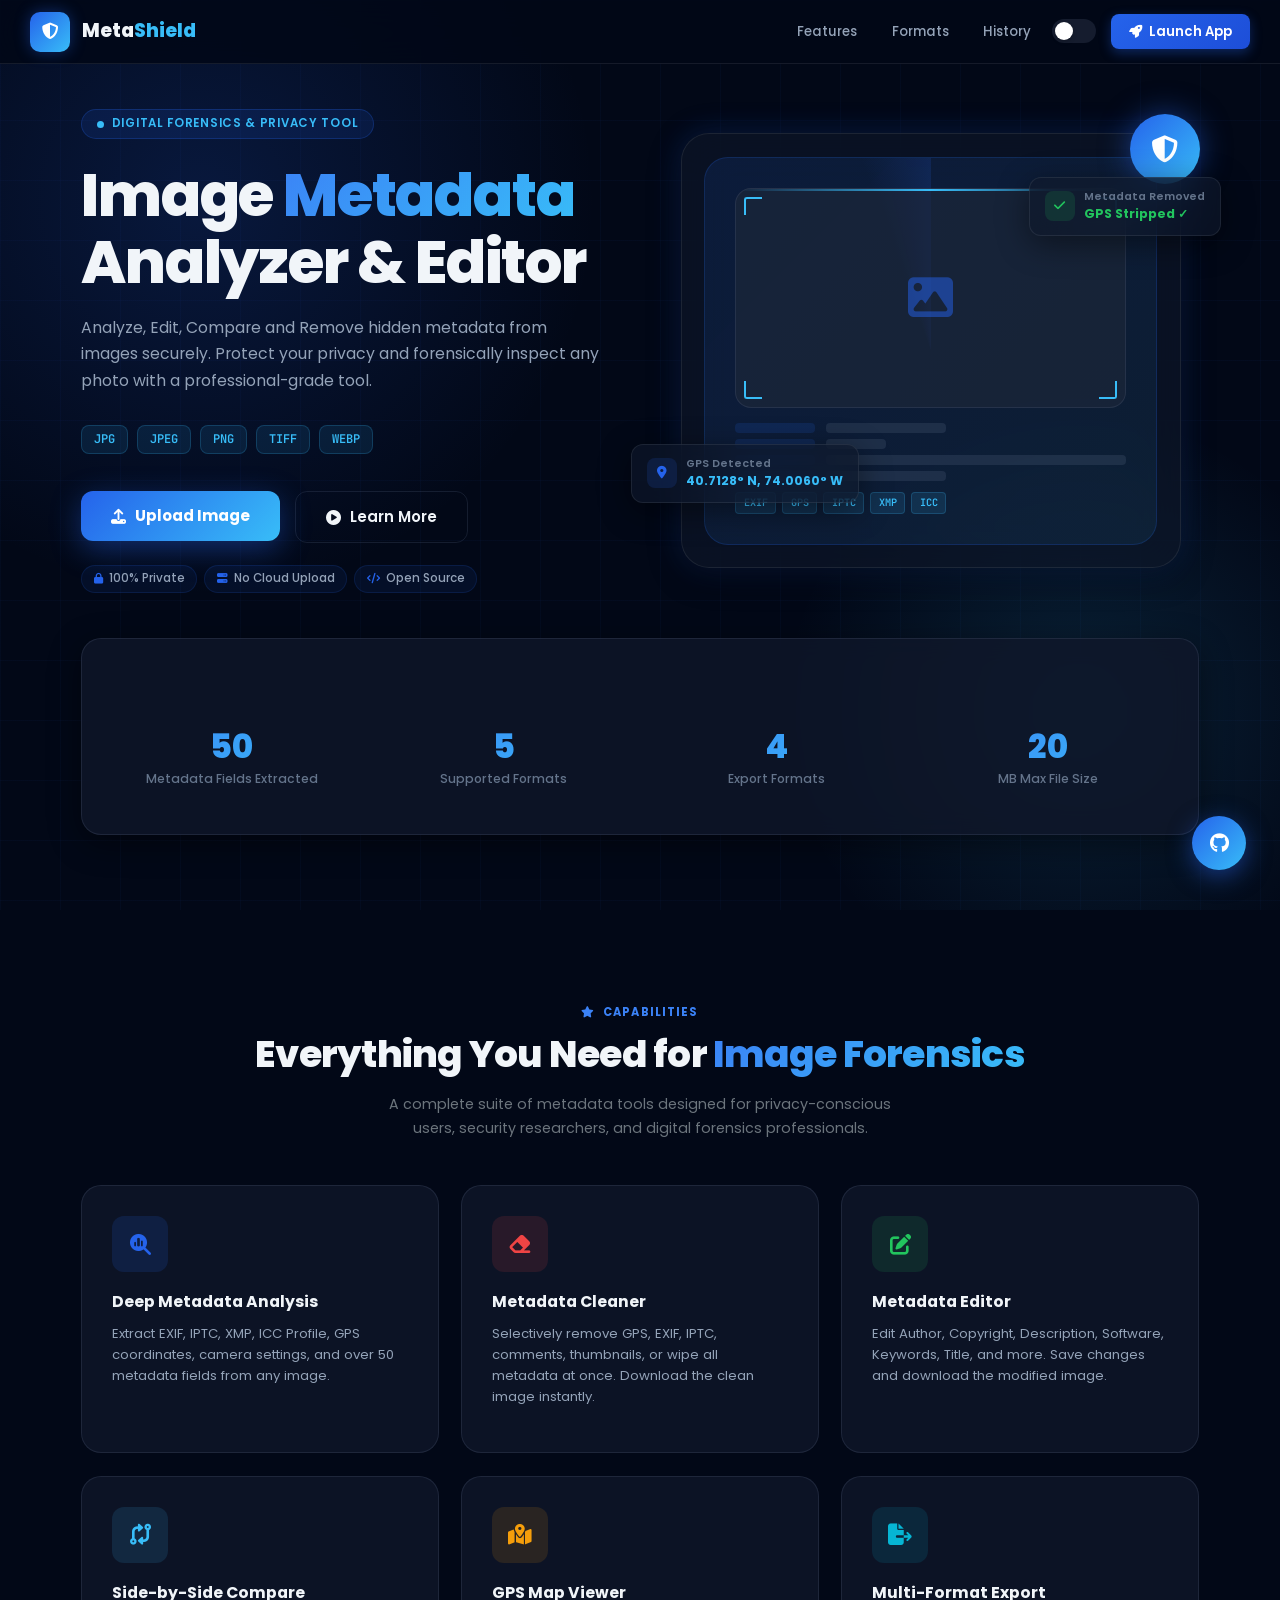
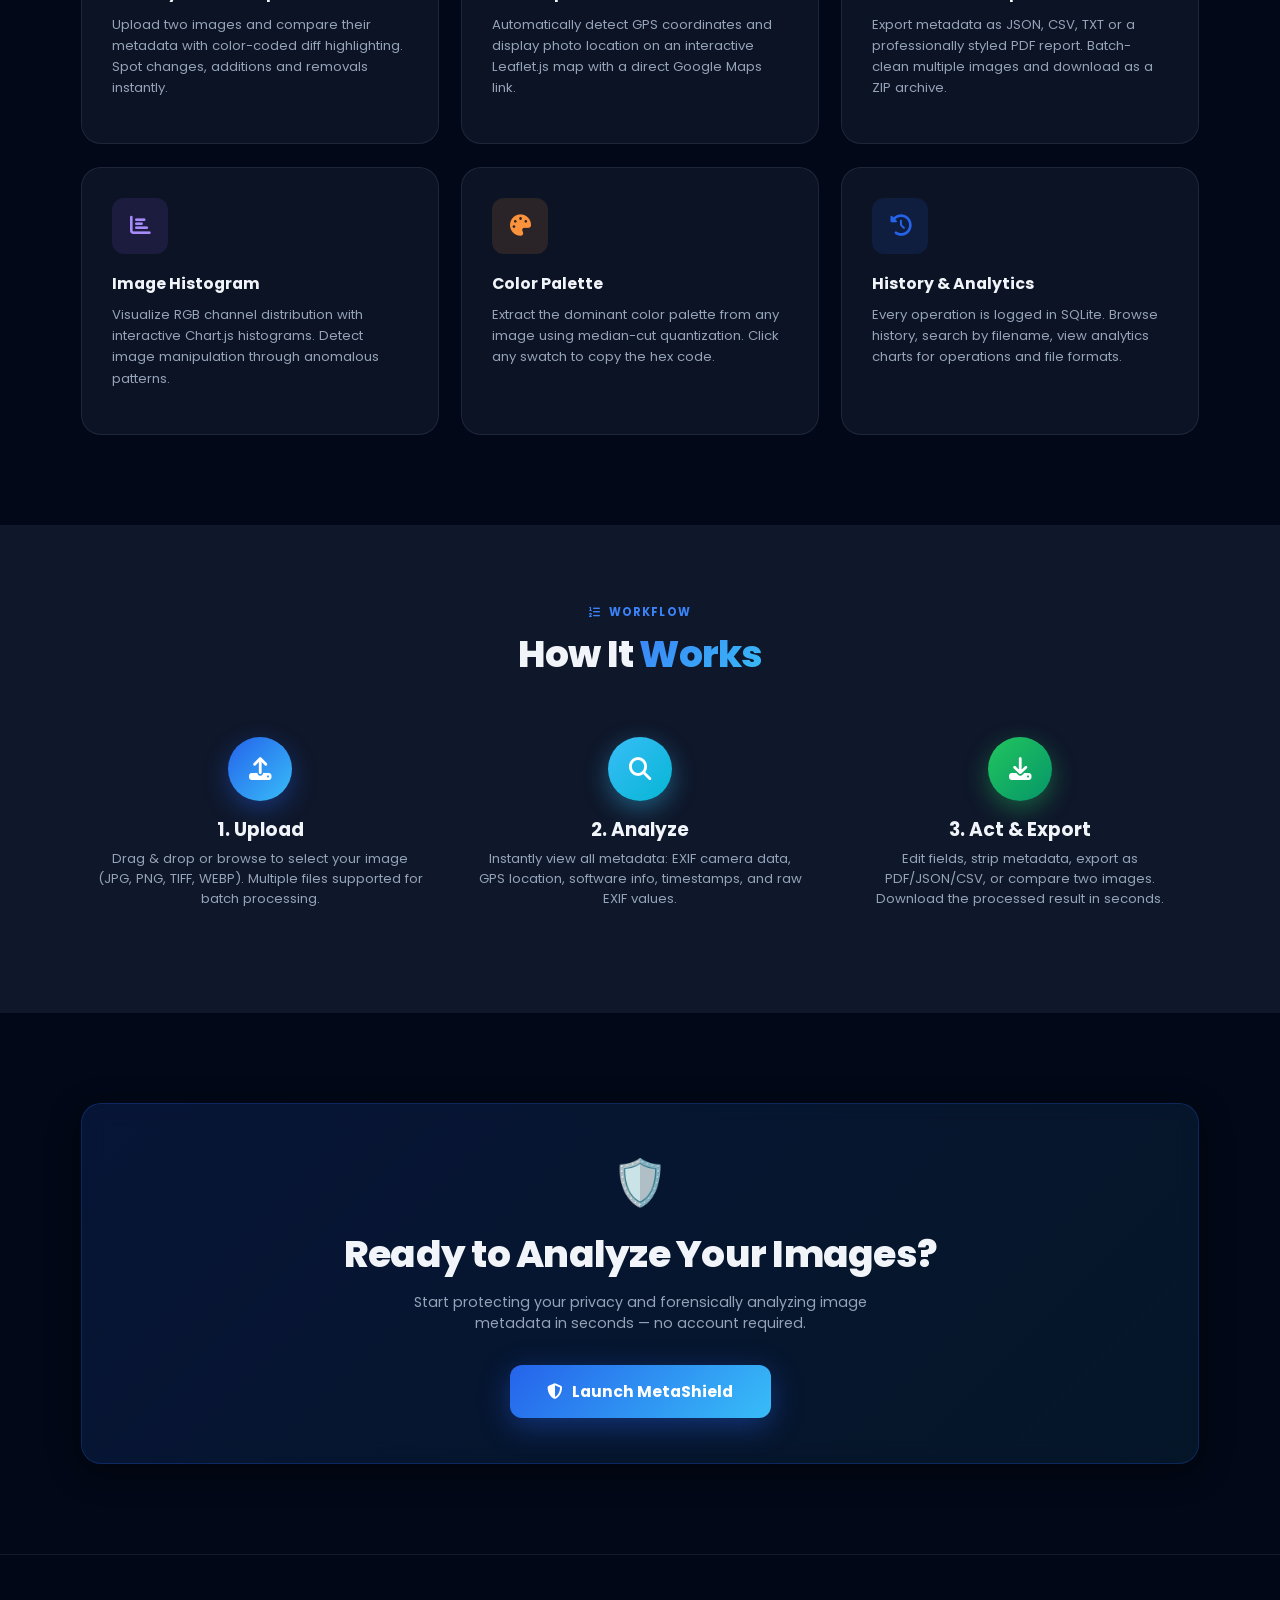
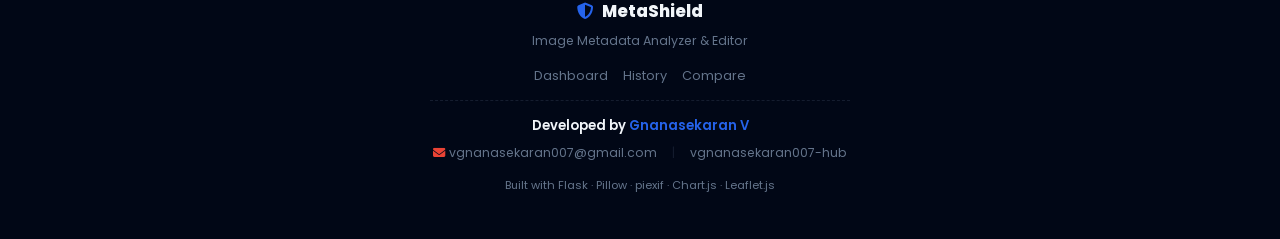
==== commit 1adddf26: "feat(ui): add developer footer with name, Gmail, and GitHub details to all pages - Add 'Developed by" ====
--- a/templates/index.html
+++ b/templates/index.html
@@ -467,10 +467,24 @@
   <div class="container">
     <div class="footer-logo"><i class="fas fa-shield-halved me-2" style="color:var(--primary);"></i>MetaShield</div>
     <p style="margin-bottom:1rem;">Image Metadata Analyzer &amp; Editor</p>
-    <div class="d-flex justify-content-center gap-3 mb-2" style="font-size:.8rem;">
+    <div class="d-flex justify-content-center gap-3 mb-3" style="font-size:.85rem;">
       <a href="/dashboard" style="color:var(--text-muted);">Dashboard</a>
       <a href="/history"   style="color:var(--text-muted);">History</a>
       <a href="/compare"   style="color:var(--text-muted);">Compare</a>
+    </div>
+    <div style="max-width:420px;margin:0 auto 1rem auto;border-top:1px dashed var(--border);padding-top:1rem;">
+      <div style="font-size:.88rem;color:var(--text-primary);font-weight:600;margin-bottom:.5rem;">
+        Developed by <span style="color:var(--primary);">Gnanasekaran V</span>
+      </div>
+      <div class="d-flex justify-content-center gap-3 align-items-center flex-wrap" style="font-size:.82rem;">
+        <a href="mailto:vgnanasekaran007@gmail.com" class="text-decoration-none" style="color:var(--text-muted);" target="_blank">
+          <i class="fas fa-envelope me-1" style="color:#EA4335;"></i>vgnanasekaran007@gmail.com
+        </a>
+        <span style="color:var(--border);">|</span>
+        <a href="https://github.com/vgnanasekaran007-hub" class="text-decoration-none" style="color:var(--text-muted);" target="_blank" rel="noopener">
+          <i class="fab fa-github me-1"></i>vgnanasekaran007-hub
+        </a>
+      </div>
     </div>
     <p style="font-size:.75rem;color:var(--text-muted);margin-top:.5rem;">
       Built with Flask · Pillow · piexif · Chart.js · Leaflet.js
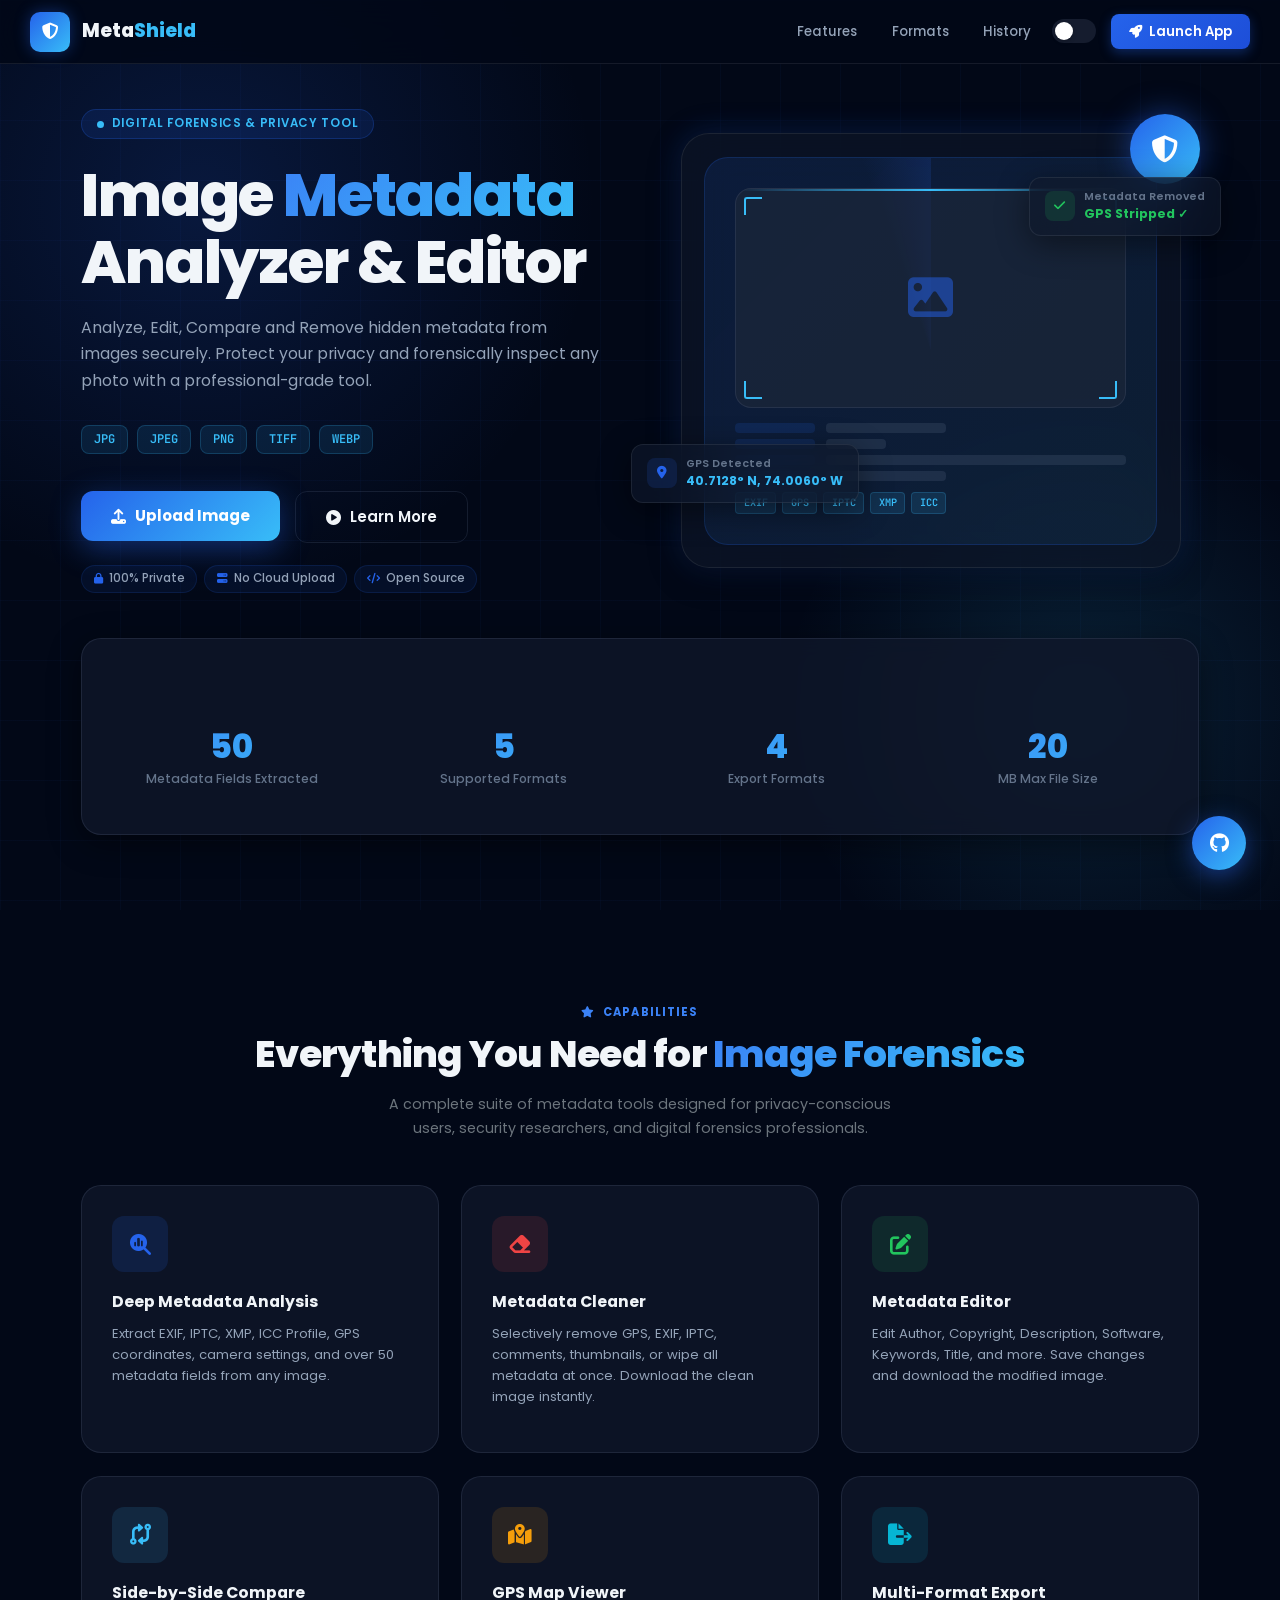
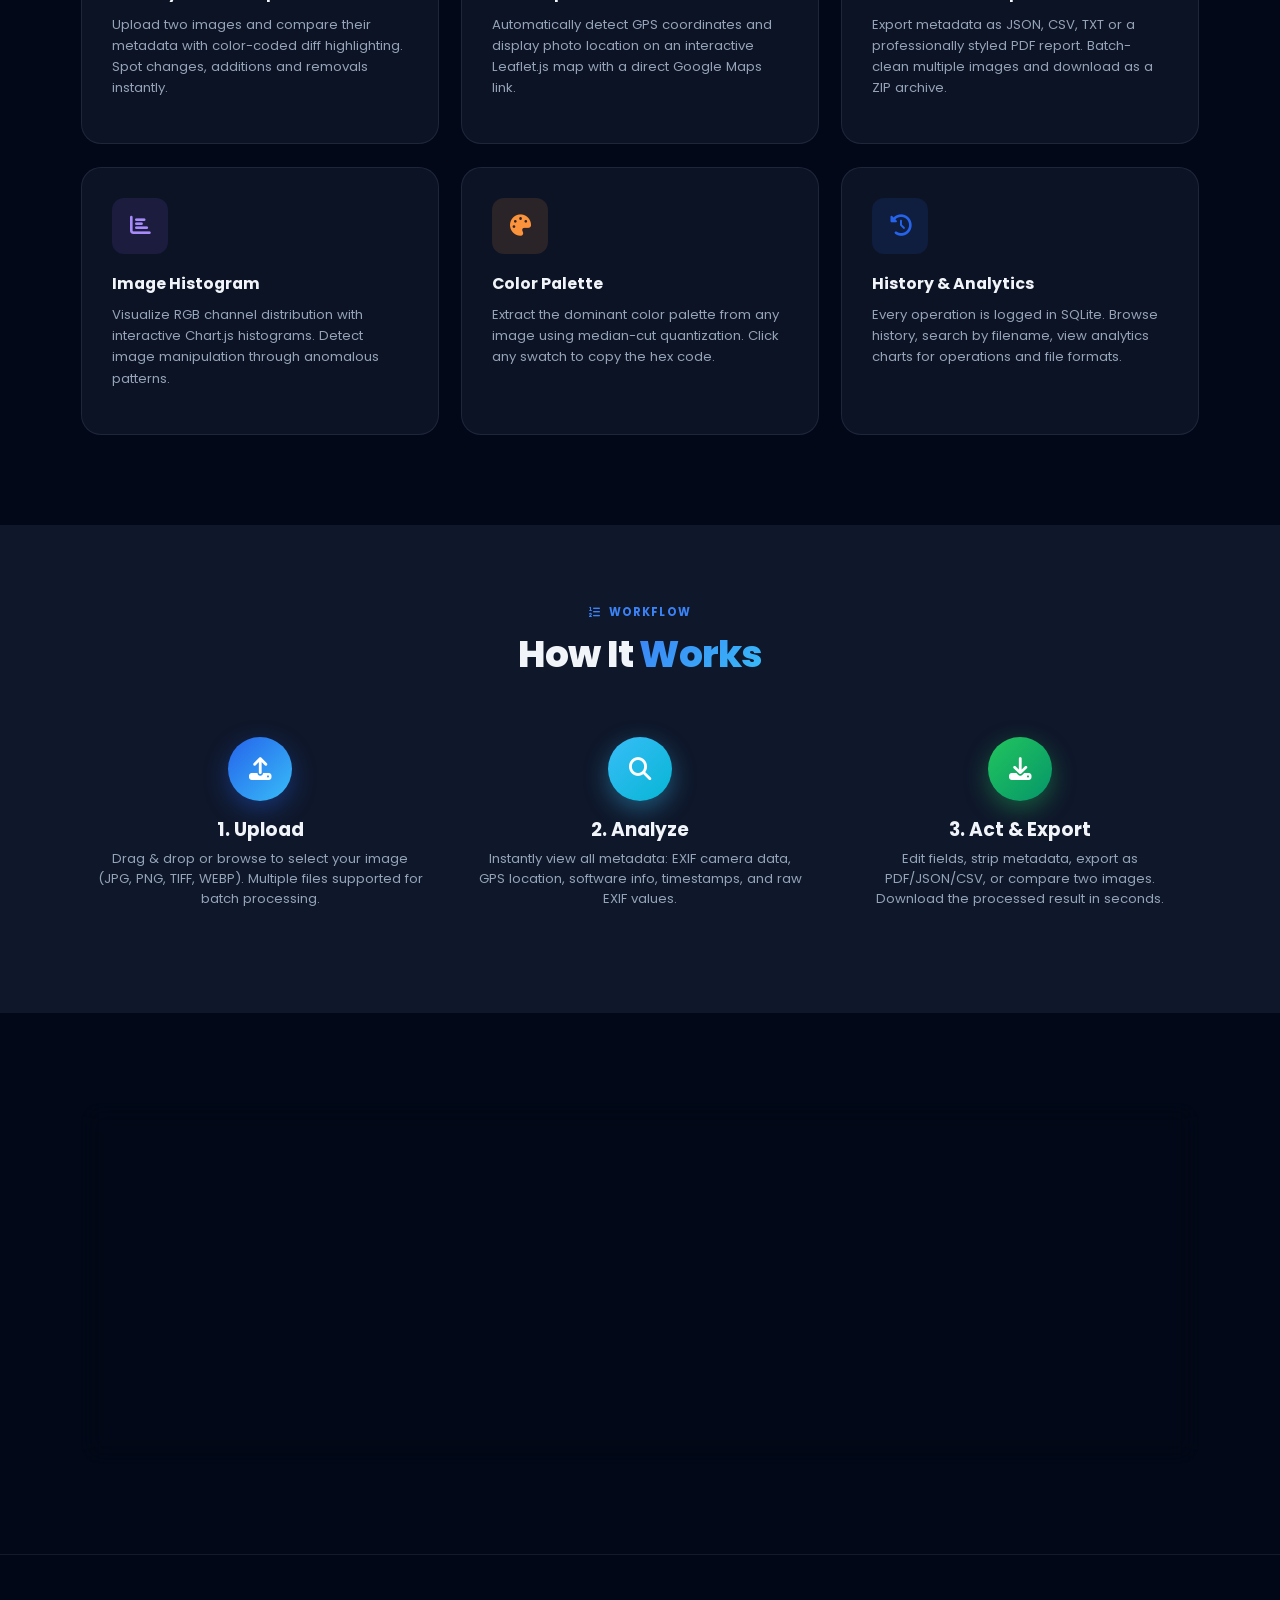
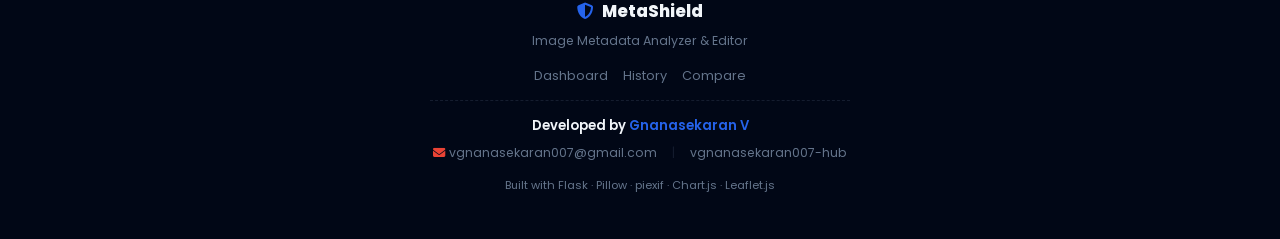
==== commit 0cfc0274: "feat: generate and add premium halved shield favicon, link across all HTML templates" ====
--- a/templates/index.html
+++ b/templates/index.html
@@ -5,6 +5,9 @@
   <meta name="viewport" content="width=device-width, initial-scale=1.0" />
   <title>MetaShield – Image Metadata Analyzer & Editor</title>
   <meta name="description" content="Analyze, Edit, Compare and Remove Metadata from Images securely. A professional cybersecurity tool for digital forensics." />
+
+  <!-- Favicon -->
+  <link rel="shortcut icon" href="{{ url_for('static', filename='images/favicon.png') }}" type="image/png" />
 
   <!-- Bootstrap 5 -->
   <link rel="stylesheet" href="https://cdn.jsdelivr.net/npm/bootstrap@5.3.3/dist/css/bootstrap.min.css" />
